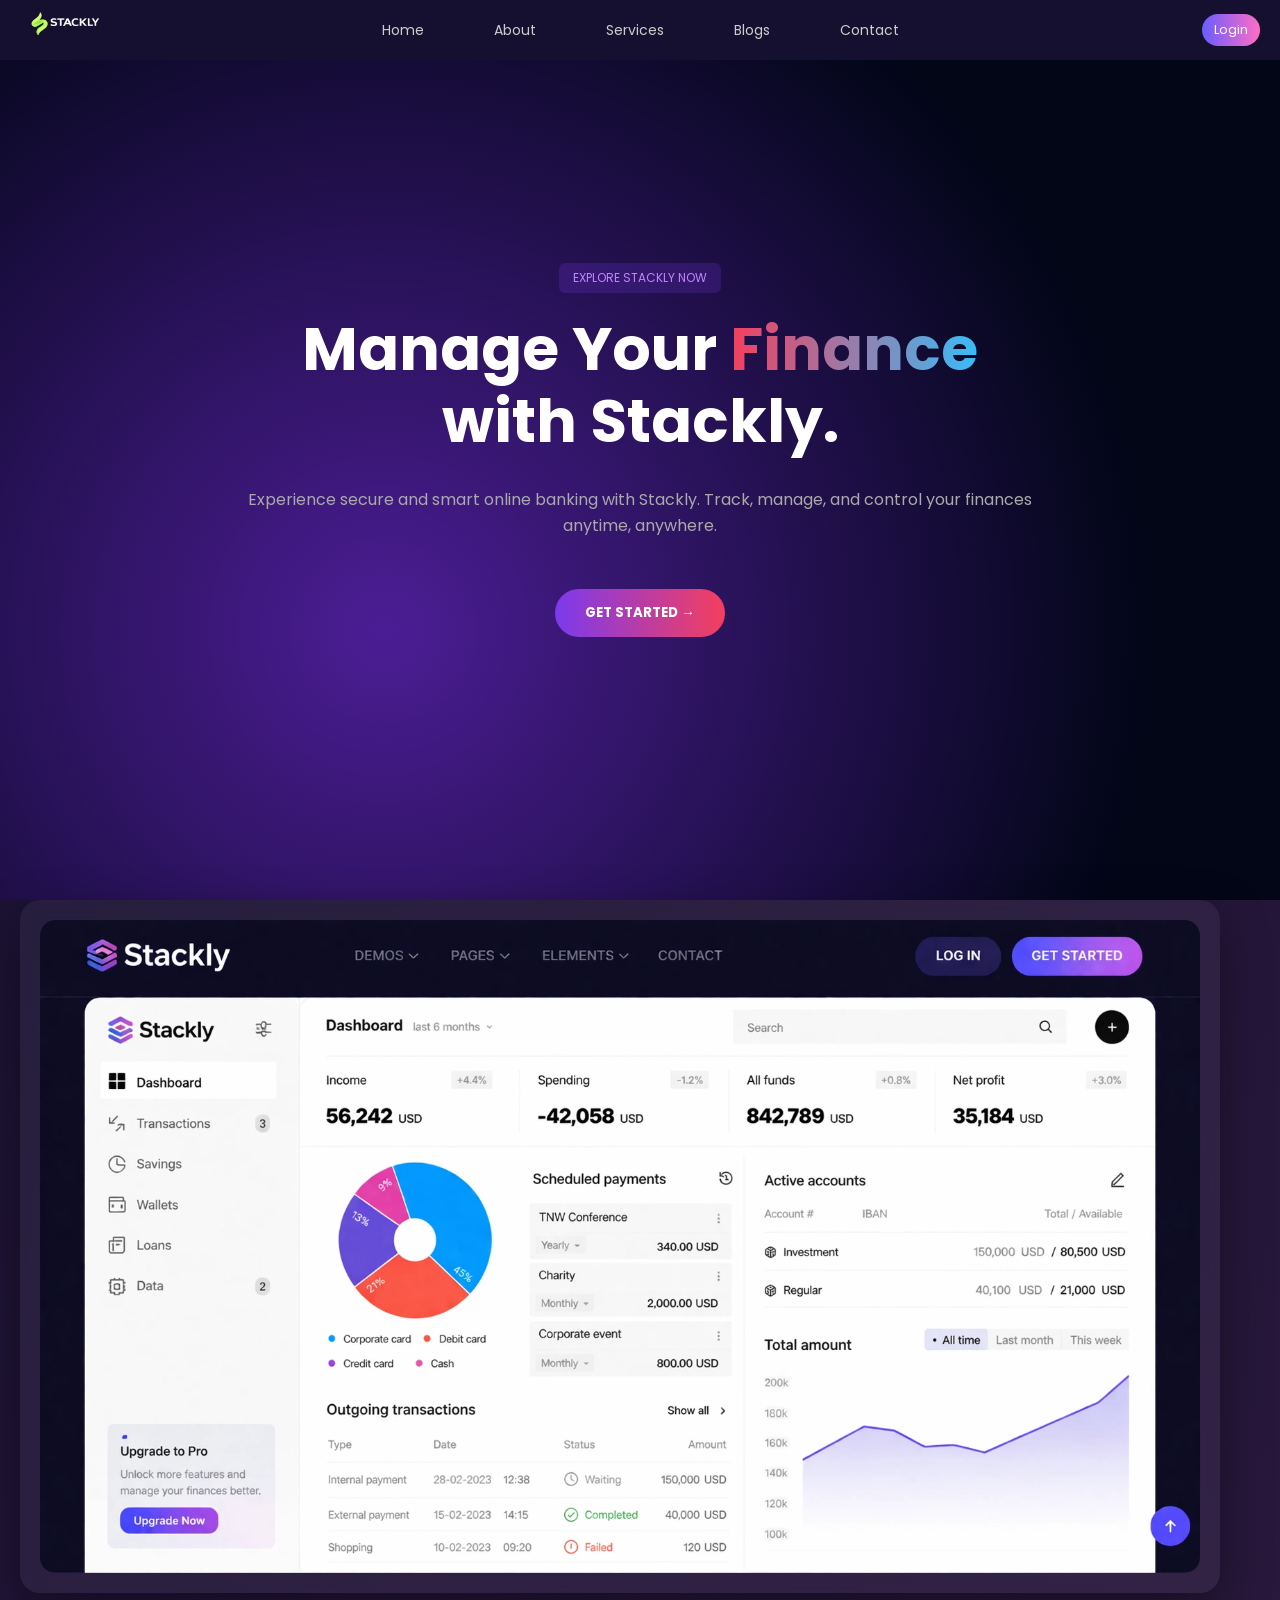
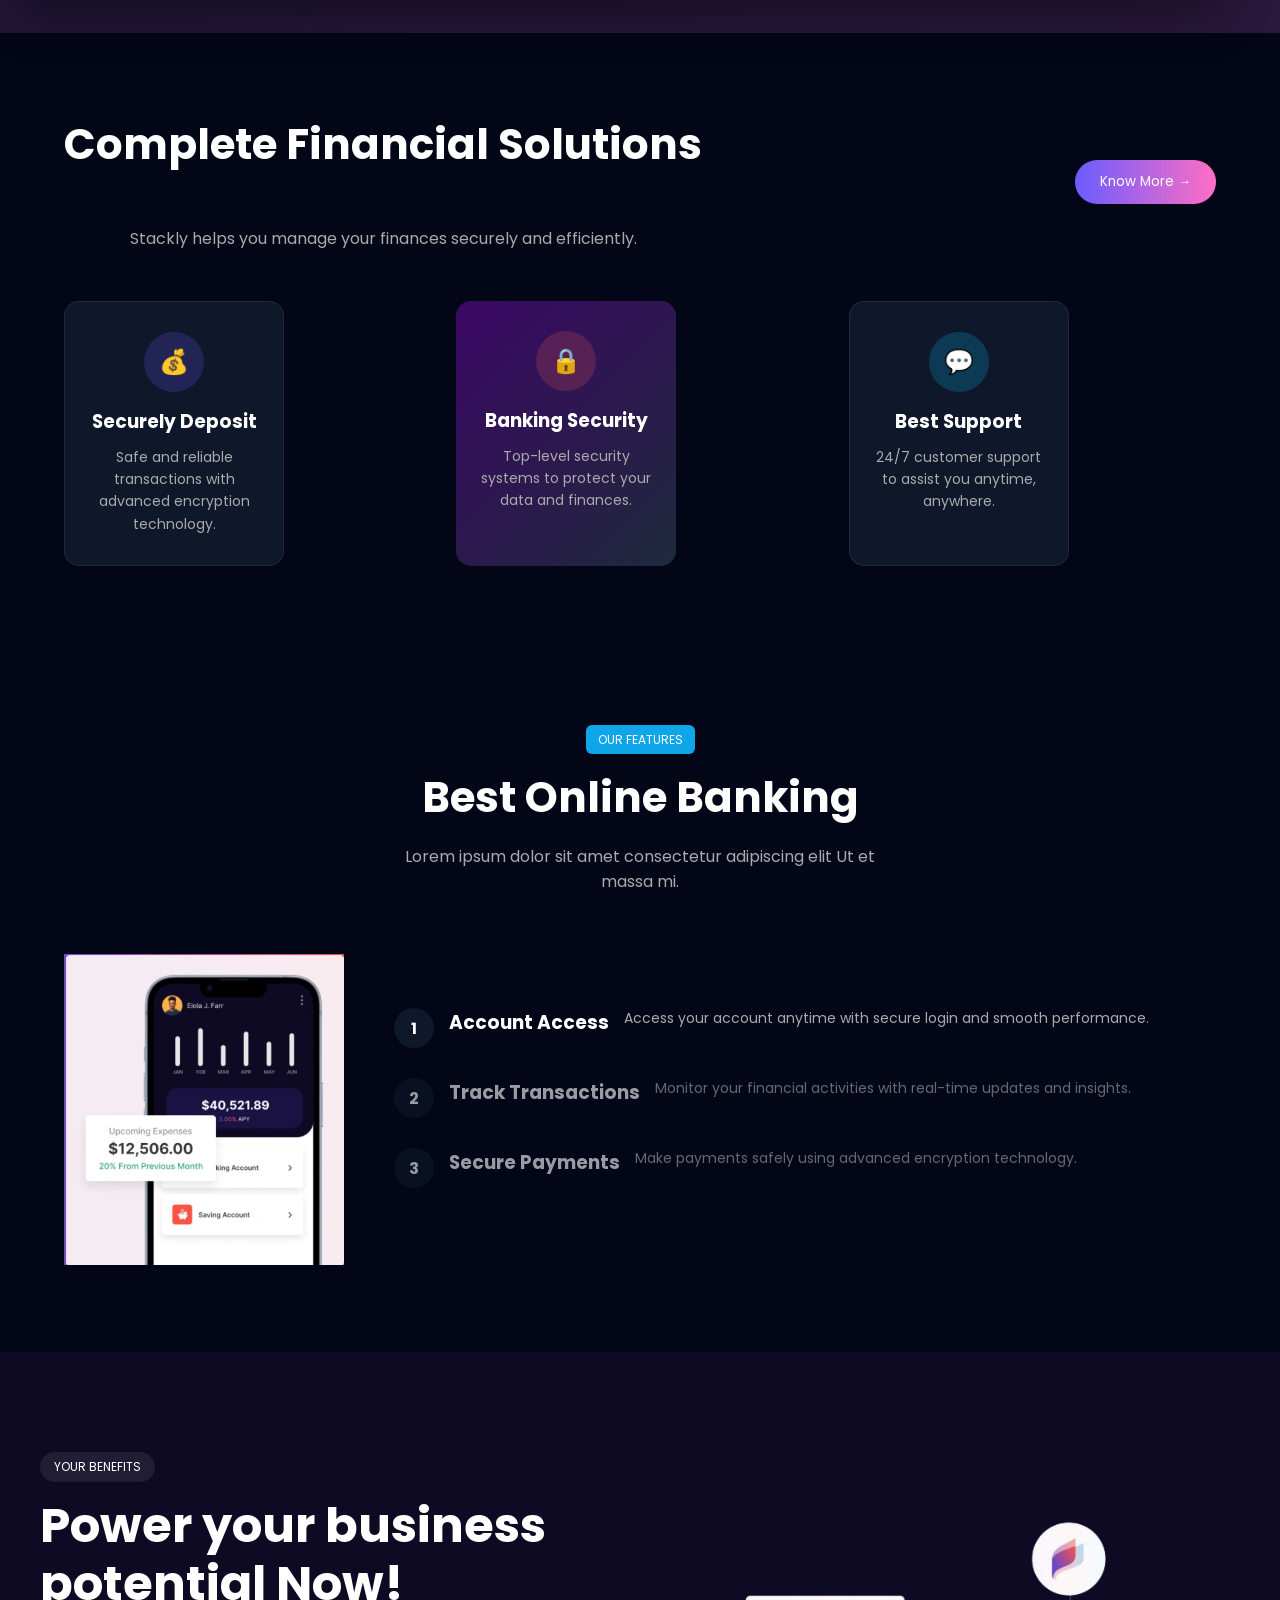
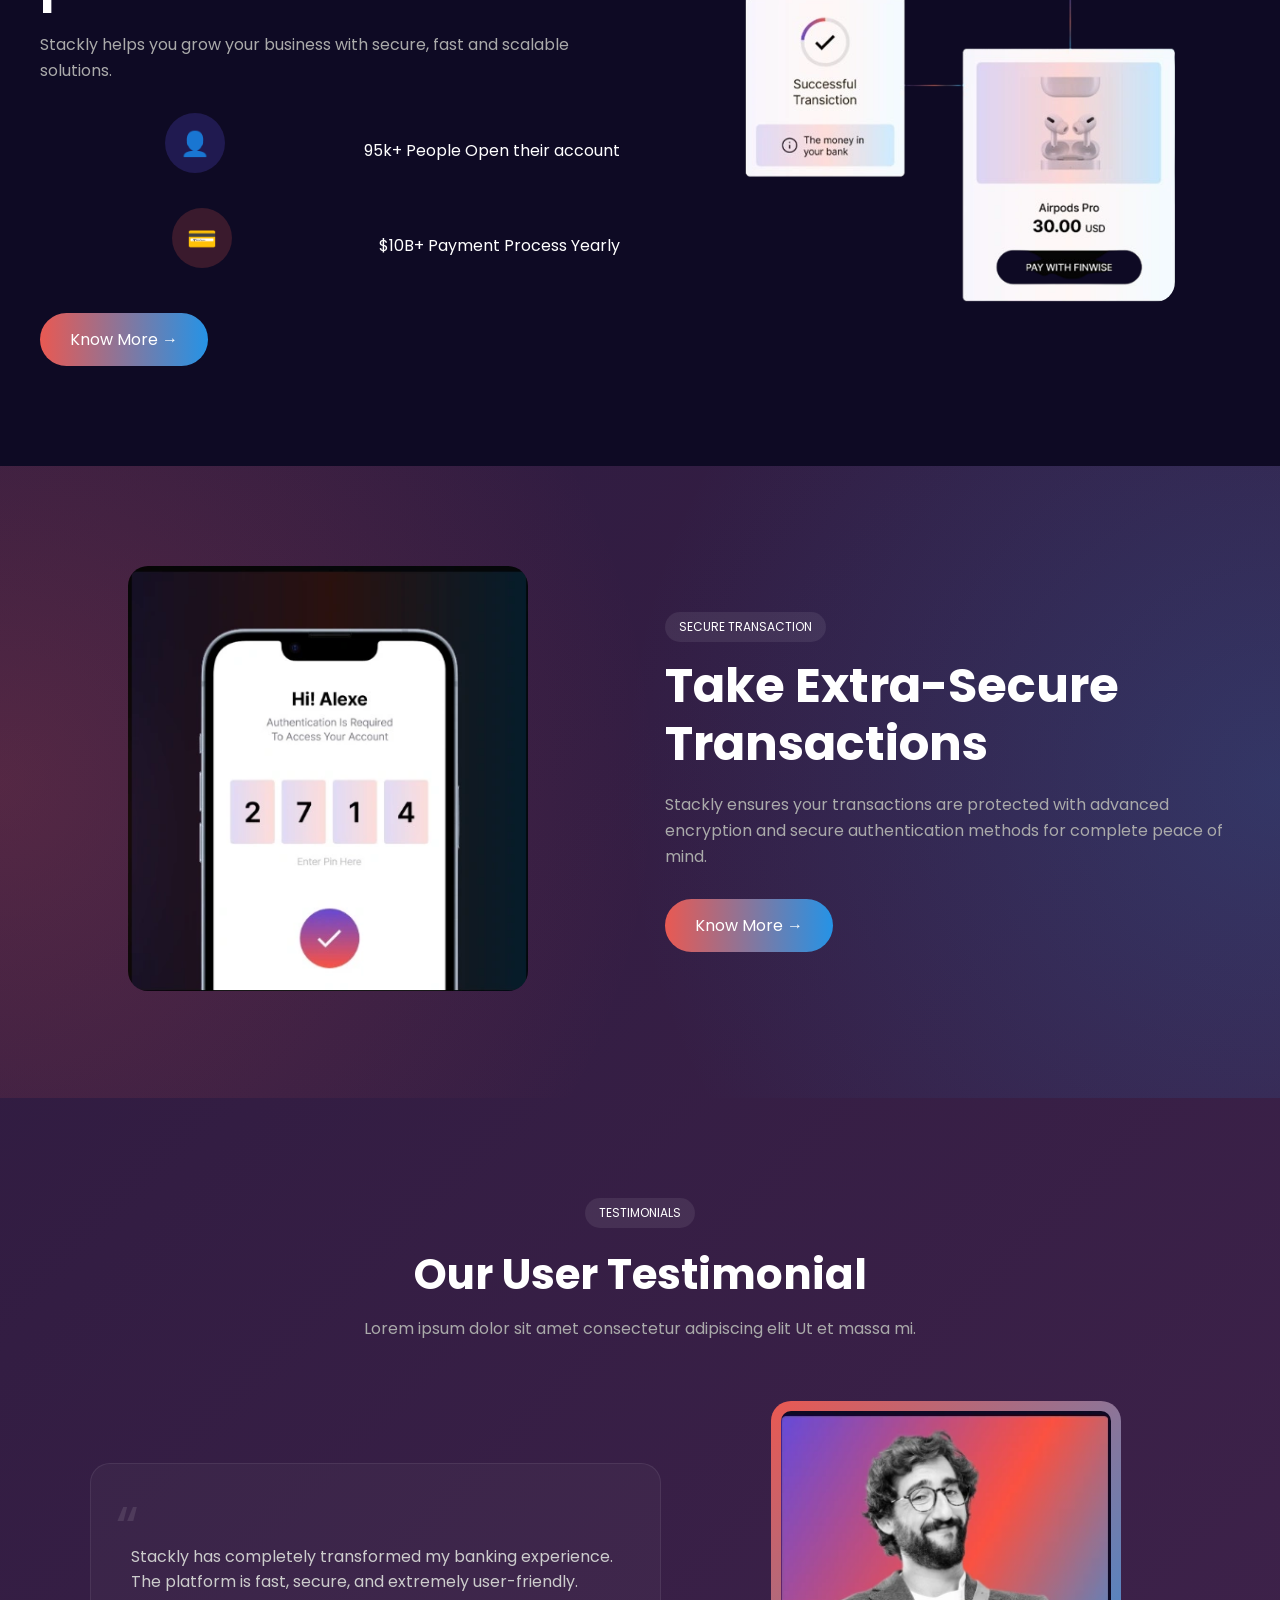
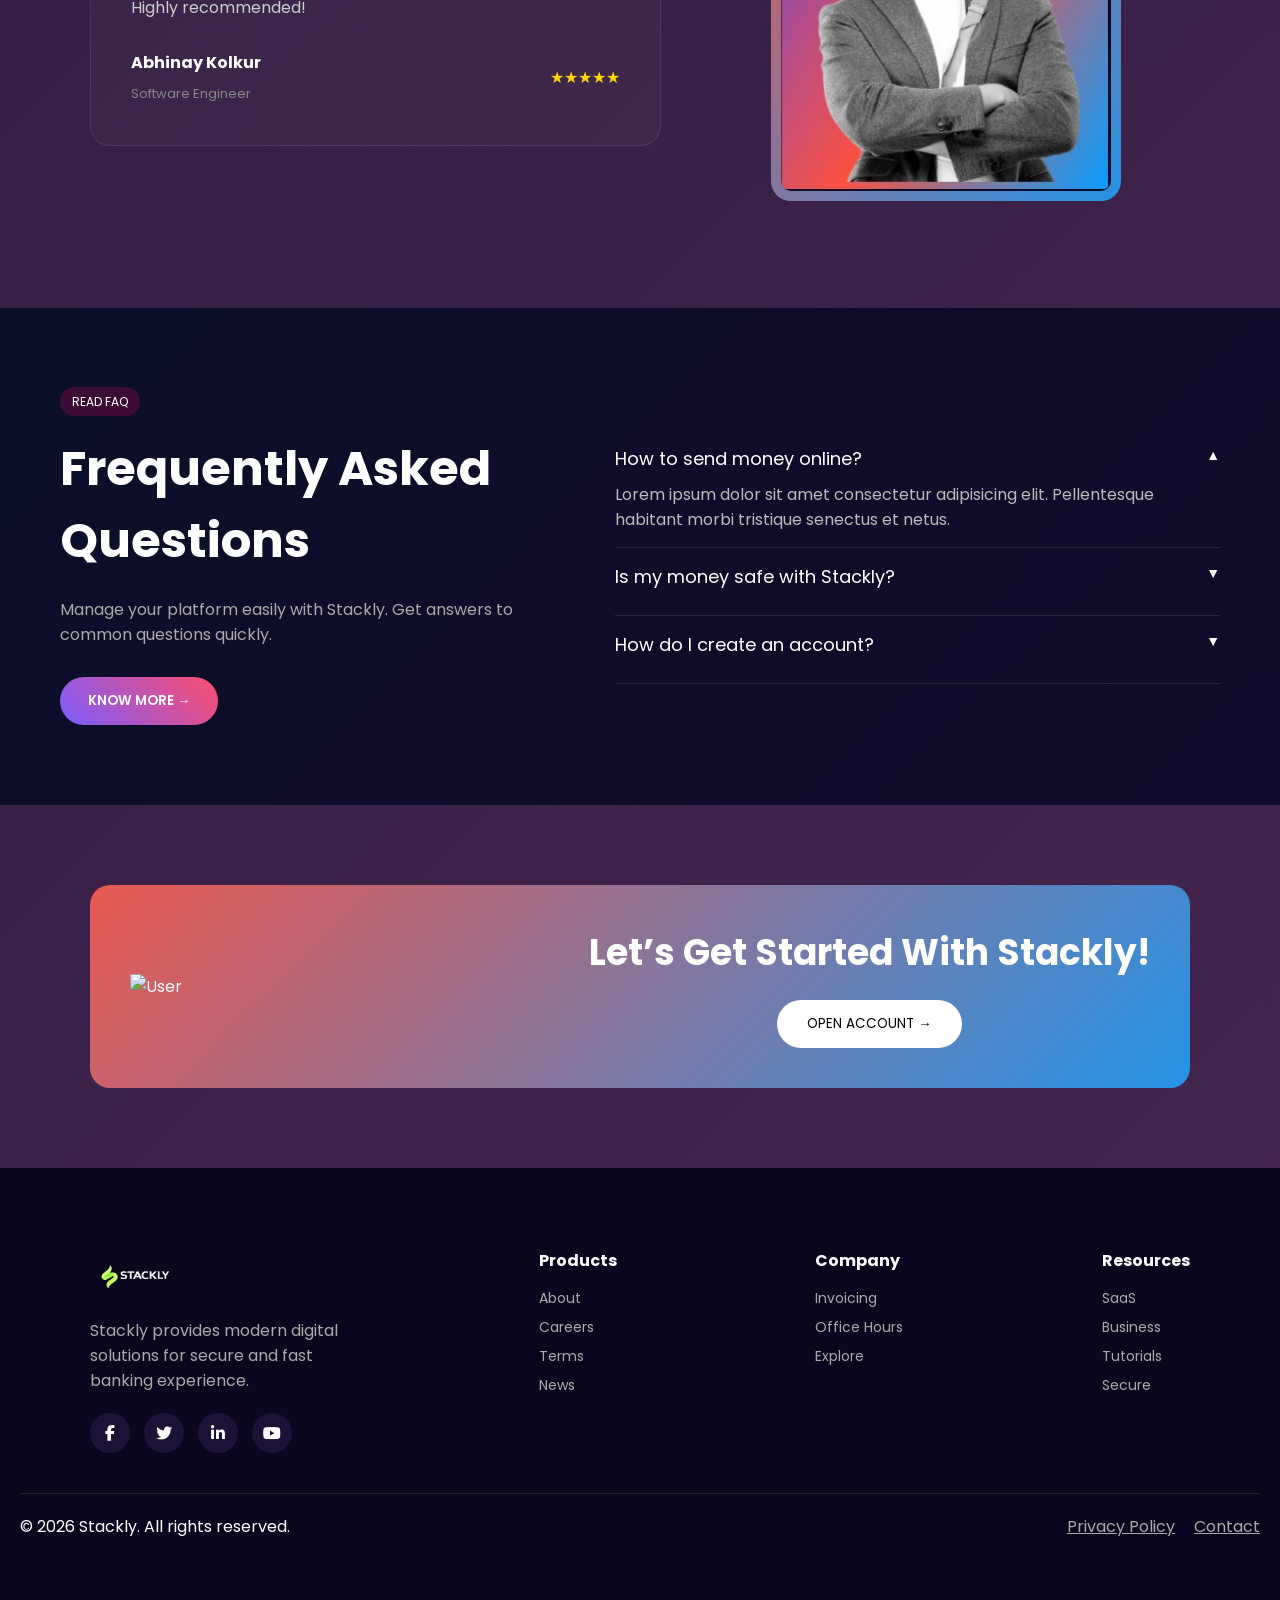
==== index.html @ c6922fe4 "new commit" ====
<!DOCTYPE html>
<html lang="en">
<head>
<meta charset="UTF-8">
<meta name="viewport" content="width=device-width, initial-scale=1.0">
<title>Stackly</title>

<link rel="stylesheet" href="style.css">
<link href="https://fonts.googleapis.com/css2?family=Poppins:wght@300;400;600&display=swap" rel="stylesheet">

<link rel="stylesheet" href="https://cdnjs.cloudflare.com/ajax/libs/font-awesome/6.5.0/css/all.min.css">
</head>

<body>

<!-- NAVBAR -->
<nav class="navbar">

  <!-- LEFT -->
 <div class="logo">
  <a href="index.html">
    <img src="images/loo.webp" alt="Stackly Logo">
  </a>
</div>

  <!-- CENTER NAV -->
  <div class="nav-center">
    <a href="index.html">Home</a>
    <a href="about.html">About</a>
    <a href="services.html">Services</a>
    <a href="blogs.html">Blogs</a>
    <a href="contact.html">Contact</a>
  </div>

  <!-- RIGHT -->
  <div class="nav-right">
 <button class="login-btn" onclick="window.location.href='login.html'">Login</button>
    <div class="hamburger" id="hamburger">☰</div>
  </div>

</nav>

<!-- MOBILE SIDE MENU -->
<div class="mobile-menu" id="mobileMenu">

  <div class="menu-header">
    <div class="logo">Stackly</div>
    <div class="close-btn" id="closeBtn">✕</div>
  </div>

  <div class="menu-links">
    <a href="index.html">Home</a>
    <a href="about.html">About</a>
    <a href="services.html">Services</a>
    <a href="blogs.html">Blogs</a>
    <a href="contact.html">Contact</a>
  </div>

  <div class="menu-buttons">
   <button class="login-btn" onclick="window.location.href='login.html'">Log In</button>
<button class="cta" onclick="window.location.href='404.html'">Get Started</button>
  </div>

</div>

<!-- OVERLAY -->
<div class="overlay" id="overlay"></div>



<section class="stackly-hero">

  <div class="stackly-content">

    <span class="stackly-badge">EXPLORE STACKLY NOW</span>

    <h1 class="stackly-title">
      Manage Your <span class="grad1">Finance</span><br>
      with Stackly.
    </h1>

    <p class="stackly-desc">
  <p class="stackly-desc">
  Experience secure and smart online banking with Stackly. 
  Track, manage, and control your finances anytime, anywhere.
</p>
    </p>

<button class="stackly-btn" onclick="window.location.href='404.html'">
  GET STARTED →
</button>

  </div>

</section>





<section class="dashboard-section">
  <div class="dashboard-container">

    <!-- IMAGE (you will replace src) -->
    <div class="dashboard-image scroll-animate">
      <img src="images/bigimage.webp" alt="Dashboard Preview">
    </div>

  </div>
</section>














<section class="features-section">

  <div class="features-header">
    <div>
      <h2>Complete Financial Solutions</h2>
      <p>Stackly helps you manage your finances securely and efficiently.</p>
    </div>

<button class="know-btn" onclick="window.location.href='404.html'">
  Know More →
</button>
  </div>

  <div class="features-grid">

    <div class="feature-card scroll-animate">
      <div class="icon purple">💰</div>
      <h3>Securely Deposit</h3>
      <p>Safe and reliable transactions with advanced encryption technology.</p>
    </div>

    <div class="feature-card active scroll-animate">
      <div class="icon red">🔒</div>
      <h3>Banking Security</h3>
      <p>Top-level security systems to protect your data and finances.</p>
    </div>

    <div class="feature-card scroll-animate">
      <div class="icon blue">💬</div>
      <h3>Best Support</h3>
      <p>24/7 customer support to assist you anytime, anywhere.</p>
    </div>

  </div>


</section>







<section class="finbank-section">

  <!-- HEADER -->
  <div class="finbank-header">
    <span class="finbank-tag">OUR FEATURES</span>
    <h2 class="finbank-title">Best Online Banking</h2>
    <p class="finbank-desc">
      Lorem ipsum dolor sit amet consectetur adipiscing elit Ut et massa mi.
    </p>
  </div>

  <!-- CARD -->
  <div class="finbank-box">

    <!-- LEFT IMAGE -->
    <div class="finbank-left">
      <img src="images/mobiel.webp" alt="Preview">
    </div>

    <!-- RIGHT CONTENT -->
    <div class="finbank-right">

      <div class="finbank-step active">
        <div class="finbank-circle">1</div>
        <h3>Account Access</h3>
        <p>Access your account anytime with secure login and smooth performance.</p>
      </div>

      <div class="finbank-step">
        <div class="finbank-circle">2</div>
        <h3>Track Transactions</h3>
        <p>Monitor your financial activities with real-time updates and insights.</p>
      </div>

      <div class="finbank-step">
        <div class="finbank-circle">3</div>
        <h3>Secure Payments</h3>
        <p>Make payments safely using advanced encryption technology.</p>
      </div>

    </div>

  </div>

</section>









<section class="business-section">

  <div class="business-container">

    <!-- LEFT CONTENT -->
    <div class="business-left scroll-animate">

      <span class="tag">YOUR BENEFITS</span>

      <h2>Power your business<br>potential Now!</h2>

      <p>
        Stackly helps you grow your business with secure, fast and scalable solutions.
      </p>

      <!-- FEATURES -->
      <div class="benefits">

        <div class="benefit-item">
          <div class="icon">👤</div>
          <span>95k+ People Open their account</span>
        </div>

        <div class="benefit-item">
          <div class="icon red">💳</div>
          <span>$10B+ Payment Process Yearly</span>
        </div>

      </div>

   <button class="cta" onclick="window.location.href='404.html'">
  Know More →
</button>
    </div>

    <!-- RIGHT IMAGE -->
    <div class="business-right scroll-animate">
      <img src="images/k.webp" alt="Preview">
    </div>

  </div>

</section>











<section class="secure-section">

  <div class="secure-container">

    <!-- LEFT IMAGE -->
    <div class="secure-image scroll-animate">
      <img src="images/mobile.webp" alt="Security Preview">
    </div>

    <!-- RIGHT CONTENT -->
    <div class="secure-content scroll-animate">

      <span class="tag">SECURE TRANSACTION</span>

      <h2>Take Extra-Secure<br>Transactions</h2>

      <p>
        Stackly ensures your transactions are protected with advanced encryption 
        and secure authentication methods for complete peace of mind.
      </p>

   <button class="cta" onclick="window.location.href='404.html'">
  Know More →
</button>
    </div>

  </div>

</section>
















<section class="testimonial-section">

  <!-- HEADER -->
  <div class="testimonial-header">
    <span class="tag">TESTIMONIALS</span>
    <h2>Our User Testimonial</h2>
    <p>Lorem ipsum dolor sit amet consectetur adipiscing elit Ut et massa mi.</p>
  </div>

  <!-- CONTENT -->
  <div class="testimonial-container">

    <!-- LEFT CARD -->
    <div class="testimonial-card scroll-animate">

      <div class="quote">“</div>

      <p class="testimonial-text">
        Stackly has completely transformed my banking experience. The platform is fast,
        secure, and extremely user-friendly. Highly recommended!
      </p>

      <div class="testimonial-user">
        <div>
          <h4>Abhinay Kolkur</h4>
          <span>Software Engineer</span>
        </div>

        <div class="stars">★★★★★</div>
      </div>

    </div>

    <!-- RIGHT IMAGE -->
    <div class="testimonial-image scroll-animate">
      <img src="images/boy.webp" alt="User">
    </div>

  </div>

</section>







<section class="faq-section">
  <div class="faq-container">

    <!-- LEFT SIDE -->
    <div class="faq-left">
      <span class="faq-tag">READ FAQ</span>
      <h2>Frequently Asked<br>Questions</h2>
      <p>
        Manage your platform easily with Stackly. 
        Get answers to common questions quickly.
      </p>

      <button class="faq-btn" onclick="window.location.href='404.html'">
  KNOW MORE →
</button>
    </div>

    <!-- RIGHT SIDE -->
    <div class="faq-right">

      <div class="faq-item active">
        <div class="faq-question">
          <span>How to send money online?</span>
          <i class="arrow">▲</i>
        </div>
        <div class="faq-answer">
          Lorem ipsum dolor sit amet consectetur adipisicing elit. 
          Pellentesque habitant morbi tristique senectus et netus.
        </div>
      </div>

      <div class="faq-item">
        <div class="faq-question">
          <span>Is my money safe with Stackly?</span>
          <i class="arrow">▼</i>
        </div>
        <div class="faq-answer">
          Your data is secured with modern encryption and banking-grade protection.
        </div>
      </div>

      <div class="faq-item">
        <div class="faq-question">
          <span>How do I create an account?</span>
          <i class="arrow">▼</i>
        </div>
        <div class="faq-answer">
          You can sign up easily using your email and verify your identity.
        </div>
      </div>

    </div>

  </div>
</section>


<script>
// SELECT ALL FAQ ITEMS
const faqs = document.querySelectorAll(".faq-item");

faqs.forEach((item) => {
  const question = item.querySelector(".faq-question");

  question.addEventListener("click", () => {

    // CLOSE OTHER OPEN ITEMS (optional)
    faqs.forEach(f => {
      if(f !== item){
        f.classList.remove("active");
      }
    });

    // TOGGLE CURRENT
    item.classList.toggle("active");

  });
});
  </script>














  <!-- CTA SECTION -->
<section class="cta-section">

  <div class="cta-box">

    <div class="cta-left">
      <img src="stackly-user.png" alt="User">
    </div>

    <div class="cta-right">
      <h2>Let’s Get Started With Stackly!</h2>
      <button onclick="openAccount()" class="cta-btn">OPEN ACCOUNT →</button>
    </div>

  </div>

</section>


<!-- FOOTER -->
<footer class="footer">

  <div class="footer-container">

    <!-- LEFT -->
    <div class="footer-about">
     <div class="logo">
  <a href="index.html">
    <img src="images/loo.webp" alt="Stackly Logo">
  </a>
</div>
      <p>
        Stackly provides modern digital solutions for secure and fast banking experience.
      </p>

      <!-- SOCIAL -->
      <div class="social-icons">
  <i class="fab fa-facebook-f" onclick="socialClick('facebook')"></i>
  <i class="fab fa-twitter" onclick="socialClick('twitter')"></i>
  <i class="fab fa-linkedin-in" onclick="socialClick('linkedin')"></i>
  <i class="fab fa-youtube" onclick="socialClick('youtube')"></i>
</div>

<script>
function socialClick(platform){
  window.location.href = "404.html";
}
</script>
    </div>

    <!-- LINKS -->
    <div class="footer-links">
      <h4>Products</h4>
      <a href="about.html">About</a>
      <a href="404.html">Careers</a>
      <a href="404.html">Terms</a>
      <a href="404.html">News</a>
    </div>

    <div class="footer-links">
      <h4>Company</h4>
      <a href="404.html">Invoicing</a>
      <a href="404.html">Office Hours</a>
      <a href="404.html">Explore</a>
    </div>

    <div class="footer-links">
      <h4>Resources</h4>
      <a href="404.html">SaaS</a>
      <a href="404.html">Business</a>
      <a href="404.html">Tutorials</a>
      <a href="404.html">Secure</a>
    </div>

  </div>

  <!-- BOTTOM -->
  <div class="footer-bottom">
    <p>© 2026 Stackly. All rights reserved.</p>
    <div>
      <a href="404.html">Privacy Policy</a>
      <a href="contact.html">Contact</a>
    </div>
  </div>

</footer>

<script>

function openAccount(){
  window.location.href = "404.html";
}


// SCROLL TO TOP BUTTON (if you have button)
function scrollToTop(){
  window.scrollTo({
    top:0,
    behavior:"smooth"
  });
}
</script>







<!-- FONT AWESOME -->

<script src="main.js"></script>

</body>
</html>
---- style.css ----
*{
  margin:0;
  padding:0;
  box-sizing:border-box;
  font-family:'Poppins',sans-serif;
}

body{
  background: linear-gradient(135deg, #161030, #472650);
  color:#fff;
}

/* ================= NAVBAR ================= */
.navbar{
  display:flex;
  align-items:center;
  justify-content:space-between;
  padding:18px 50px;
  position:fixed;
  width:100%;
  top:0;
  background:#161030;
  z-index:1000;
}

.logo{
  font-size:24px;
  font-weight:600;
}

/* CENTER NAV */
.nav-center{
  display:flex;
  gap:50px;
  position:absolute;
  left:50%;
  transform:translateX(-50%);
}

.nav-center a{
  text-decoration:none;
  color:#ccc;
  font-size:15px;
  transition:0.3s;
}

.nav-center a:hover{
  color:#ff6ec4;
}

/* RIGHT */
.nav-right{
  display:flex;
  align-items:center;
  gap:20px;
}

.login-btn{
  padding:10px 22px;
  border:none;
  border-radius:25px;
  background:linear-gradient(90deg,#6a5cff,#ff6ec4);
  color:white;
  cursor:pointer;
  font-size:14px;
  transition:0.3s;
}

.login-btn:hover{
  transform:scale(1.05);
}

/* HAMBURGER */
.hamburger{
  display:none;
  font-size:26px;
  cursor:pointer;
}

/* ================= HERO ================= */

/* DESKTOP CENTER */
.hero{
  min-height: 85vh;   /* reduce from 100vh */
  display:flex;
  justify-content:center;
  align-items:center;
  text-align:center;
  padding:80px 20px 40px;  /* less bottom gap */
}
.hero-content{
  max-width:700px;
  opacity:0;
  transform:translateY(60px);
  transition:1s;
}

.hero-content.show{
  opacity:1;
  transform:translateY(0);
}

/* BIG TEXT */
.hero h1{
  font-size:64px;
  line-height:1.2;
  margin-bottom:25px;
}

/* GRADIENT TEXT */
.hero span{
  background:linear-gradient(90deg,#ff6ec4,#6a5cff);
  -webkit-background-clip:text;
  color:transparent;
}

/* PARAGRAPH */
.hero p{
  font-size:18px;
  color:#bbb;
  margin-bottom:40px;
  line-height:1.6;
}

/* BUTTON */
.cta{
  padding:16px 35px;
  border:none;
  border-radius:30px;
  background:linear-gradient(90deg,#6a5cff,#ff6ec4);
  color:#fff;
  font-size:16px;
  cursor:pointer;
  transition:0.3s;
}

.cta:hover{
  transform:scale(1.05);
}

/* ================= MOBILE MENU ================= */
.mobile-menu{
  position:fixed;
  top:0;
  right:-100%;
  width:280px;
  height:100%;
  background:#161030;
  padding:20px;
  transition:0.4s;
  z-index:2000;
}

.mobile-menu.active{
  right:0;
}

.menu-header{
  display:flex;
  justify-content:space-between;
  align-items:center;
  margin-bottom:30px;
}

.close-btn{
  font-size:24px;
  cursor:pointer;
}

.menu-links{
  display:flex;
  flex-direction:column;
  gap:20px;
}

.menu-links a{
  color:#ccc;
  text-decoration:none;
  font-size:16px;
}

.menu-buttons{
  margin-top:40px;
  display:flex;
  flex-direction:column;
  gap:15px;
}

/* OVERLAY */
.overlay{
  position:fixed;
  top:0;
  left:0;
  width:100%;
  height:100%;
  background:rgba(0,0,0,0.5);
  display:none;
  z-index:1500;
}

.overlay.active{
  display:block;
}

/* ================= MOBILE ================= */
@media(max-width:768px){

  .nav-center{
    display:none;
  }

  .hamburger{
    display:block;
  }

  /* HERO LEFT ALIGN ONLY IN MOBILE */
  .hero{
    justify-content:flex-start;
    align-items:flex-start;
    text-align:left;
    padding:120px 20px 40px;
  }

  .hero-content{
    max-width:100%;
  }

  .hero h1{
    font-size:32px;
  }

  .hero p{
    font-size:14px;
  }

  .cta{
    width:100%;
    padding:14px;
  }
}







.dashboard-section{
  padding:40px 20px;   /* reduce from 100px */
  margin-top:-40px;    /* pull section up */
}

/* CONTAINER */
.dashboard-container{
  width:100%;
  max-width:1200px;
  background:rgba(255,255,255,0.05);
  border-radius:20px;
  padding:20px;
  backdrop-filter:blur(10px);
  box-shadow:0 20px 50px rgba(0,0,0,0.4);
  overflow:hidden;
}

/* IMAGE */
.dashboard-image{
  width:100%;
  border-radius:15px;
  overflow:hidden;
}

.dashboard-image img{
  width:100%;
  display:block;
  border-radius:15px;
  transition:0.4s;
}

/* HOVER EFFECT */
.dashboard-image img:hover{
  transform:scale(1.02);
}

/* ================= SCROLL ANIMATION ================= */
.scroll-animate{
  opacity:0;
  transform:translateY(60px) scale(0.95);
  transition:all 0.8s ease;
}

.scroll-animate.show{
  opacity:1;
  transform:translateY(0) scale(1);
}

/* ================= MOBILE ================= */
@media(max-width:768px){

  .dashboard-section{
    padding:60px 15px;
  }

  .dashboard-container{
    padding:10px;
    border-radius:15px;
  }

  .dashboard-image img{
    border-radius:10px;
  }

}






@media(max-width:768px){

  .hero{
    min-height:auto;   /* remove big height */
    padding:100px 20px 20px;
  }

  .dashboard-section{
    padding:30px 15px;
    margin-top:-20px;
  }

}









/* ================= FEATURES ================= */
.features-section{
  padding:80px 40px;
  background-color: #0e0a24;
}

/* HEADER */
.features-header{
  display:flex;
  justify-content:space-between;
  align-items:center;
  margin-bottom:50px;
}

.features-header h2{
  font-size:40px;
  margin-bottom:10px;
}

.features-header p{
  color:#aaa;
}

/* BUTTON */
.know-btn{
  padding:12px 25px;
  border:none;
  border-radius:25px;
  background:linear-gradient(90deg,#6a5cff,#ff6ec4);
  color:#fff;
  cursor:pointer;
}

/* GRID */
.features-grid{
  display:grid;
  grid-template-columns:repeat(3,1fr);
  gap:25px;
}

/* CARD */
.feature-card{
  padding:40px 25px;
  border-radius:20px;
  background:rgba(255,255,255,0.03);
  border:1px solid rgba(255,255,255,0.08);
  text-align:center;
  transition:0.4s;
  position:relative;
}

/* ACTIVE CARD */
.feature-card.active{
  background:linear-gradient(135deg, rgba(255,94,98,0.2), rgba(106,92,255,0.2));
  border:none;
}

/* HOVER */
.feature-card:hover{
  transform:translateY(-10px);
}

/* ICON */
.icon{
  width:70px;
  height:70px;
  margin:0 auto 20px;
  border-radius:50%;
  display:flex;
  align-items:center;
  justify-content:center;
  font-size:28px;
}

/* ICON COLORS */
.icon.purple{
  background:rgba(106,92,255,0.2);
}

.icon.red{
  background:rgba(255,94,98,0.2);
}

.icon.blue{
  background:rgba(0,200,255,0.2);
}

/* TEXT */
.feature-card h3{
  margin-bottom:15px;
}

.feature-card p{
  color:#aaa;
  font-size:14px;
  line-height:1.6;
}

/* ================= SCROLL ANIMATION ================= */
.scroll-animate{
  opacity:0;
  transform:translateY(50px);
  transition:0.8s;
}

.scroll-animate.show{
  opacity:1;
  transform:translateY(0);
}

/* ================= MOBILE ================= */
@media(max-width:768px){

  .features-section{
    padding:60px 20px;
  }

  .features-header{
    flex-direction:column;
    align-items:flex-start;
    gap:20px;
  }

  .features-header h2{
    font-size:26px;
  }

  .features-grid{
    grid-template-columns:1fr;
  }

  .feature-card{
    text-align:left;
  }

}














/* ================= SECTION ================= */
.banking-section{
  padding:100px 20px;
  text-align:center;
}

/* HEADER */
.banking-header{
  max-width:700px;
  margin:0 auto 60px;
}

.tag{
  display:inline-block;
  padding:6px 14px;
  background:rgba(255,255,255,0.08);
  border-radius:20px;
  font-size:12px;
  margin-bottom:15px;
}

.banking-header h2{
  font-size:44px;
  margin-bottom:15px;
}

.banking-header p{
  color:#aaa;
}

/* CARD */
.banking-card{
  max-width:1100px;
  margin:auto;
  display:flex;
  align-items:center;
  gap:40px;
  padding:50px;
  border-radius:25px;

  background:linear-gradient(135deg,#ff5e62,#6a5cff,#00c6ff);
}

/* IMAGE */
.banking-image{
  flex:1;
}

.banking-image img{
  width:100%;
  border-radius:15px;
  display:block;
}

/* CONTENT */
.banking-content{
  flex:1;
  text-align:left;
}

/* STEP */
.step{
  margin-bottom:35px;
}

/* ACTIVE STEP */
.step.active h3{
  color:#fff;
}

/* NUMBER */
.circle{
  width:55px;
  height:55px;
  border-radius:50%;
  background:#fff;
  color:#000;
  display:flex;
  align-items:center;
  justify-content:center;
  font-weight:bold;
  font-size:18px;
  margin-bottom:12px;
}

/* TEXT */
.step h3{
  margin-bottom:8px;
  font-size:20px;
}

.step p{
  color:#eee;
  font-size:14px;
  line-height:1.6;
}

/* ================= SCROLL ANIMATION ================= */
.scroll-animate{
  opacity:0;
  transform:translateY(60px);
  transition:0.8s ease;
}

.scroll-animate.show{
  opacity:1;
  transform:translateY(0);
}

/* ================= MOBILE ================= */
@media(max-width:768px){

  .banking-section{
    padding:60px 20px;
  }

  .banking-header h2{
    font-size:28px;
  }

  .banking-card{
    flex-direction:column;
    padding:25px;
  }

  .banking-image{
    margin-bottom:20px;
  }

  .banking-content{
    text-align:left;
  }

}











/* ================= BUSINESS SECTION ================= */
.business-section{
  padding:100px 20px;
  background-color: #0e0a24;
}

/* CONTAINER */
.business-container{
  max-width:1200px;
  margin:auto;
  display:flex;
  align-items:center;
  justify-content:space-between;
  gap:40px;
}

/* LEFT */
.business-left{
  flex:1;
}

/* TAG */
.tag{
  display:inline-block;
  padding:6px 14px;
  background:rgba(255,255,255,0.08);
  border-radius:20px;
  font-size:12px;
  margin-bottom:20px;
}

/* TITLE */
.business-left h2{
  font-size:48px;
  margin-bottom:20px;
  line-height:1.2;
}

/* TEXT */
.business-left p{
  color:#aaa;
  margin-bottom:30px;
  line-height:1.6;
}

/* BENEFITS */
.benefits{
  margin-bottom:30px;
}

.benefit-item{
  display:flex;
  align-items:center;
  gap:15px;
  margin-bottom:20px;
}

/* ICON */
.icon{
  width:45px;
  height:45px;
  border-radius:50%;
  background:rgba(106,92,255,0.2);
  display:flex;
  align-items:center;
  justify-content:center;
}

.icon.red{
  background:rgba(233,89,82,0.2);
}

/* BUTTON */
.cta{
  padding:14px 30px;
  border:none;
  border-radius:30px;
  background:linear-gradient(90deg,#e95952,#2593e6);
  color:#fff;
  cursor:pointer;
}

/* RIGHT */
.business-right{
  flex:1;
  text-align:center;
}

.business-right img{
  width:100%;
  max-width:450px;
  border-radius:20px;
}

/* ================= SCROLL ANIMATION ================= */
.scroll-animate{
  opacity:0;
  transform:translateY(60px);
  transition:0.8s ease;
}

.scroll-animate.show{
  opacity:1;
  transform:translateY(0);
}

/* ================= MOBILE ================= */
@media(max-width:768px){

  .business-container{
    flex-direction:column;
  }

  .business-left h2{
    font-size:28px;
  }

  .business-right img{
    margin-top:20px;
  }

}









/* ================= SECURE SECTION ================= */
.secure-section{
  padding:100px 20px;
  background: radial-gradient(circle at left, rgba(233,89,82,0.2), transparent 50%),
              radial-gradient(circle at right, rgba(37,147,230,0.2), transparent 50%);
}

/* CONTAINER */
.secure-container{
  max-width:1200px;
  margin:auto;
  display:flex;
  align-items:center;
  gap:50px;
}

/* IMAGE */
.secure-image{
  flex:1;
  text-align:center;
}

.secure-image img{
  width:100%;
  max-width:400px;
  border-radius:20px;
}

/* CONTENT */
.secure-content{
  flex:1;
}

/* TAG */
.tag{
  display:inline-block;
  padding:6px 14px;
  background:rgba(255,255,255,0.08);
  border-radius:20px;
  font-size:12px;
  margin-bottom:15px;
}

/* TITLE */
.secure-content h2{
  font-size:48px;
  margin-bottom:20px;
  line-height:1.2;
}

/* TEXT */
.secure-content p{
  color:#aaa;
  margin-bottom:30px;
  line-height:1.6;
}

/* BUTTON */
.cta{
  padding:14px 30px;
  border:none;
  border-radius:30px;
  background:linear-gradient(90deg,#e95952,#2593e6);
  color:#fff;
  cursor:pointer;
  transition:0.3s;
}

.cta:hover{
  transform:scale(1.05);
}

/* ================= SCROLL ANIMATION ================= */
.scroll-animate{
  opacity:0;
  transform:translateY(60px);
  transition:0.8s ease;
}

.scroll-animate.show{
  opacity:1;
  transform:translateY(0);
}

/* ================= MOBILE ================= */
@media(max-width:768px){

  .secure-container{
    flex-direction:column;
  }

  .secure-content h2{
    font-size:28px;
  }

  .secure-image img{
    margin-bottom:20px;
  }

}















/* ================= TESTIMONIAL ================= */
.testimonial-section{
  padding:100px 20px;
  text-align:center;
}

/* HEADER */
.testimonial-header{
  max-width:700px;
  margin:0 auto 60px;
}

.tag{
  display:inline-block;
  padding:6px 14px;
  background:rgba(255,255,255,0.08);
  border-radius:20px;
  font-size:12px;
  margin-bottom:15px;
}

.testimonial-header h2{
  font-size:42px;
  margin-bottom:10px;
}

.testimonial-header p{
  color:#aaa;
}

/* CONTAINER */
.testimonial-container{
  max-width:1100px;
  margin:auto;
  display:flex;
  align-items:center;
  gap:40px;
}

/* CARD */
.testimonial-card{
  flex:1;
  padding:40px;
  border-radius:20px;
  background:rgba(255,255,255,0.03);
  border:1px solid rgba(255,255,255,0.08);
  text-align:left;
  position:relative;
}

/* QUOTE */
.quote{
  font-size:60px;
  color:rgba(255,255,255,0.1);
  position:absolute;
  top:20px;
  left:25px;
}

/* TEXT */
.testimonial-text{
  margin:40px 0 30px;
  color:#ccc;
  line-height:1.6;
}

/* USER */
.testimonial-user{
  display:flex;
  justify-content:space-between;
  align-items:center;
}

.testimonial-user h4{
  margin-bottom:5px;
}

.testimonial-user span{
  color:#888;
  font-size:13px;
}

/* STARS */
.stars{
  color:gold;
  font-size:16px;
}

/* IMAGE */
.testimonial-image{
  flex:1;
}

.testimonial-image img{
  width:100%;
  max-width:350px;
  border-radius:20px;
  background:linear-gradient(135deg,#e95952,#2593e6);
  padding:10px;
}

/* ================= SCROLL ANIMATION ================= */
.scroll-animate{
  opacity:0;
  transform:translateY(60px);
  transition:0.8s ease;
}

.scroll-animate.show{
  opacity:1;
  transform:translateY(0);
}

/* ================= MOBILE ================= */
@media(max-width:768px){

  .testimonial-container{
    flex-direction:column;
  }

  .testimonial-header h2{
    font-size:28px;
  }

  .testimonial-card{
    padding:25px;
  }

  .testimonial-image img{
    margin-top:20px;
  }

}









/* SECTION */
.faq-section {
  padding: 80px 60px;
  background: linear-gradient(135deg, #0b0f2a, #120a2a);
}

/* CONTAINER */
.faq-container {
  display: flex;
  gap: 50px;
  align-items: center;
}

/* LEFT SIDE */
.faq-left {
  flex: 1;
}

.faq-tag {
  background: rgba(255, 0, 100, 0.2);
  padding: 6px 12px;
  border-radius: 20px;
  font-size: 12px;
}

.faq-left h2 {
  font-size: 48px;
  margin: 20px 0;
}

.faq-left p {
  color: #aaa;
  margin-bottom: 30px;
}

.faq-btn {
  background: linear-gradient(45deg, #7a5cff, #ff4d6d);
  border: none;
  padding: 14px 28px;
  border-radius: 30px;
  color: white;
  cursor: pointer;
  font-weight: 600;
}

/* RIGHT SIDE */
.faq-right {
  flex: 1.2;
}

/* FAQ ITEM */
.faq-item {
  border-bottom: 1px solid rgba(255,255,255,0.1);
  padding: 15px 0;
}

/* QUESTION */
.faq-question {
  display: flex;
  justify-content: space-between;
  cursor: pointer;
  font-size: 18px;
}

/* ANSWER */
.faq-answer {
  max-height: 0;
  overflow: hidden;
  color: #bbb;
  transition: 0.3s ease;
  margin-top: 10px;
}

/* ACTIVE */
.faq-item.active .faq-answer {
  max-height: 200px;
}

/* ARROW */
.arrow {
  font-size: 14px;
}

/* RESPONSIVE */
@media (max-width: 900px) {
  .faq-container {
    flex-direction: column;
  }

  .faq-left h2 {
    font-size: 32px;
  }
}








.faq-answer{
  max-height:0;
  overflow:hidden;
  transition:0.4s ease;
}

.faq-item.active .faq-answer{
  max-height:200px; /* adjust based on content */
}






















/* ================= CTA ================= */
.cta-section{
  padding:80px 20px;
  display:flex;
  justify-content:center;
}

.cta-box{
  width:100%;
  max-width:1100px;
  display:flex;
  align-items:center;
  justify-content:space-between;
  padding:40px;
  border-radius:20px;
  background:linear-gradient(135deg,#e95952,#2593e6);
}

/* LEFT IMAGE */
.cta-left img{
  max-width:250px;
}

/* RIGHT */
.cta-right{
  text-align:center;
}

.cta-right h2{
  font-size:36px;
  margin-bottom:20px;
}

.cta-btn{
  padding:14px 30px;
  border:none;
  border-radius:30px;
  background:#fff;
  color:#000;
  cursor:pointer;
}

/* ================= FOOTER ================= */
.footer{
  padding:80px 20px;
  background:#0b0620;
}

.footer-container{
  max-width:1100px;
  margin:auto;
  display:flex;
  justify-content:space-between;
  gap:30px;
  flex-wrap:wrap;
}

/* ABOUT */
.footer-about{
  max-width:250px;
}

.logo{
  font-size:22px;
  margin-bottom:10px;
}

.footer-about p{
  color:#aaa;
  margin-bottom:20px;
}

/* SOCIAL */
.social-icons i{
  width:40px;
  height:40px;
  margin-right:10px;
  border-radius:50%;
  background:#1c1235;
  display:inline-flex;
  align-items:center;
  justify-content:center;
  cursor:pointer;
  transition:0.3s;
}

.social-icons i:hover{
  background:linear-gradient(135deg,#e95952,#2593e6);
}

/* LINKS */
.footer-links{
  display:flex;
  flex-direction:column;
}

.footer-links h4{
  margin-bottom:15px;
}

.footer-links a{
  color:#aaa;
  text-decoration:none;
  margin-bottom:8px;
  font-size:14px;
}

.footer-links a:hover{
  color:#fff;
}

/* BOTTOM */
.footer-bottom{
  margin-top:40px;
  padding-top:20px;
  border-top:1px solid rgba(255,255,255,0.1);
  display:flex;
  justify-content:space-between;
  flex-wrap:wrap;
}

.footer-bottom a{
  margin-left:15px;
  color:#aaa;
}

/* ================= MOBILE ================= */
@media(max-width:768px){

  .cta-box{
    flex-direction:column;
    text-align:center;
    gap:20px;
  }

  .cta-left img{
    max-width:180px;
  }

  .cta-right h2{
    font-size:24px;
  }

  .footer-container{
    flex-direction:column;
  }

  .footer-bottom{
    flex-direction:column;
    gap:10px;
  }
}














/* MAIN SECTION */
.stackly-hero {
  height: 100vh;
  display: flex;
  align-items: center;
  padding: 120px 80px;
  background: linear-gradient(135deg, #0a0620, #140c3a);
}

/* CONTENT */
.stackly-hero-content {
  max-width: 700px;
}

/* TAG */
.stackly-tag {
  display: inline-block;
  background: #0f2a5a;
  color: #4db8ff;
  padding: 6px 14px;
  border-radius: 6px;
  font-size: 14px;
  margin-bottom: 20px;
}

/* TITLE */
.stackly-title {
  font-size: 58px;
  color: #ffffff;
  line-height: 1.2;
  margin-bottom: 20px;
}

/* GRADIENT */
.stackly-gradient {
  background: linear-gradient(90deg, #7b5cff, #ff5c7b);
  -webkit-background-clip: text;
  -webkit-text-fill-color: transparent;
}

/* BUTTON */
.stackly-btn {
  padding: 12px 25px;
  border: none;
  border-radius: 25px;
  background: linear-gradient(90deg, #7b5cff, #ff5c7b);
  color: #fff;
  cursor: pointer;
}

/* 📱 MOBILE */
@media (max-width: 768px) {

  .stackly-hero {
    padding: 100px 20px;
    text-align: center;
    justify-content: center;
  }

  .stackly-title {
    font-size: 32px;
  }

  .stackly-btn {
    width: 100%;
  }
}








@media (max-width: 768px) {

  .stackly-hero {
    padding: 100px 20px;
    justify-content: flex-start;   /* 🔥 LEFT */
    align-items: flex-start;       /* 🔥 TOP */
    text-align: left;              /* 🔥 TEXT LEFT */
  }

  .stackly-hero-content {
    width: 100%;
  }

  .stackly-title {
    font-size: 32px;
    line-height: 1.3;
  }

  .stackly-btn {
    width: auto;   /* button not full width */
  }
}










.stackly-mission {
  display: flex;
  align-items: center;
  justify-content: space-between;
  padding: 100px 80px;
  background: linear-gradient(135deg, #0a0620, #051c2c);
  color: #fff;
}

/* LEFT IMAGE */
.stackly-mission-left img {
  width: 450px;
  border-radius: 12px;
}

/* RIGHT */
.stackly-mission-right {
  max-width: 500px;
}

/* BADGE */
.stackly-badge {
  display: inline-block;
  background: #0f2a5a;
  color: #4db8ff;
  padding: 6px 14px;
  border-radius: 6px;
  font-size: 13px;
  margin-bottom: 20px;
}

/* HEADING */
.stackly-heading {
  font-size: 42px;
  margin-bottom: 20px;
}

/* TEXT */
.stackly-text {
  color: #cfcfcf;
  line-height: 1.6;
  margin-bottom: 15px;
}

/* BUTTON */
.stackly-btn {
  margin-top: 20px;
  padding: 12px 25px;
  border: none;
  border-radius: 25px;
  background: linear-gradient(90deg, #7b5cff, #ff5c7b);
  color: #fff;
  cursor: pointer;
}




.stackly-stats {
  padding: 100px 60px;
  background: linear-gradient(135deg, #0a0620, #051c2c);
  color: #fff;
  text-align: center;
}

/* TITLE */
.stackly-stats-title {
  font-size: 32px;
  margin-bottom: 60px;
}

.stackly-stats-title span {
  color: #aaa;
}

/* CONTAINER */
.stackly-stats-container {
  display: flex;
  justify-content: space-between;
  flex-wrap: wrap;
  gap: 30px;
}

/* BOX */
.stackly-stat-box {
  flex: 1;
  min-width: 200px;
}

/* CIRCLE */
.stackly-circle {
  width: 150px;
  height: 150px;
  margin: auto;
  border-radius: 50%;
  border: 1px dashed rgba(255,255,255,0.2);
  display: flex;
  align-items: center;
  justify-content: center;
  font-size: 32px;
  margin-bottom: 20px;
}

/* COLORS */
.stackly-stat-box:nth-child(1) h3 { color: #3da5ff; }
.stackly-stat-box:nth-child(2) h3 { color: #ff5c5c; }
.stackly-stat-box:nth-child(3) h3 { color: #7b5cff; }
.stackly-stat-box:nth-child(4) h3 { color: #ff5cb8; }

/* TEXT */
.stackly-stat-box p {
  color: #aaa;
}




@media (max-width: 768px) {

  .stackly-mission {
    flex-direction: column;
    padding: 60px 20px;
    text-align: left;
  }

  .stackly-mission-left img {
    width: 100%;
    margin-bottom: 30px;
  }

  .stackly-heading {
    font-size: 28px;
  }
}
















@media (max-width: 768px) {

  .stackly-stats {
    padding: 60px 20px;
  }

  .stackly-stats-container {
    flex-direction: column;
    align-items: center;
  }

  .stackly-circle {
    width: 120px;
    height: 120px;
    font-size: 24px;
  }

  .stackly-stats-title {
    font-size: 24px;
  }
}













.stackly-values {
  display: flex;
  justify-content: space-between;
  padding: 100px 80px;
  background: linear-gradient(135deg, #0a0620, #051c2c);
  color: #fff;
}

/* LEFT */
.stackly-values-left {
  max-width: 450px;
}

.stackly-badge {
  background: #0f2a5a;
  color: #4db8ff;
  padding: 6px 14px;
  border-radius: 6px;
  font-size: 13px;
  display: inline-block;
  margin-bottom: 20px;
}

.stackly-title {
  font-size: 42px;
  margin-bottom: 20px;
}

.stackly-desc {
  color: #aaa;
  margin-bottom: 30px;
  line-height: 1.6;
}

/* BUTTON */
.stackly-btn {
  padding: 12px 25px;
  border: none;
  border-radius: 25px;
  background: linear-gradient(90deg, #7b5cff, #ff5c7b);
  color: #fff;
  cursor: pointer;
}

/* RIGHT GRID */
.stackly-values-right {
  display: grid;
  grid-template-columns: repeat(2, 1fr);
  gap: 30px;
}

/* CARD */
.stackly-card {
  background:#191919;
  padding: 30px;
  border-radius: 12px;
  transition: 0.3s;
}

.stackly-card:hover {
  background: #16243a;
}

/* ICON */
.icon {
  width: 60px;
  height: 60px;
  border-radius: 50%;
  display: flex;
  align-items: center;
  justify-content: center;
  margin-bottom: 20px;
  font-size: 22px;
}

/* COLORS */
.blue { background: #0f2a5a; color: #3da5ff; }
.red { background: #2a0f0f; color: #ff5c5c; }
.pink { background: #2a0f25; color: #ff5cb8; }
.purple { background: #1a0f2a; color: #7b5cff; }

.stackly-card h3 {
  margin-bottom: 10px;
}

.stackly-card p {
  color: #aaa;
}












@media (max-width: 768px) {

  .stackly-values {
    flex-direction: column;
    padding: 60px 20px;
  }

  .stackly-values-right {
    grid-template-columns: 1fr;
    margin-top: 40px;
  }

  .stackly-title {
    font-size: 28px;
  }
}














.stackly-about {
  display: flex;
  align-items: center;
  justify-content: space-between;
  padding: 100px 80px;
  background: linear-gradient(135deg, #0a0620, #051c2c);
  color: #fff;
}

/* LEFT */
.stackly-about-left {
  max-width: 500px;
}

.stackly-badge {
  background: #0f2a5a;
  color: #ff5c5c;
  padding: 6px 14px;
  border-radius: 6px;
  font-size: 13px;
  display: inline-block;
  margin-bottom: 20px;
}

.stackly-title {
  font-size: 48px;
  margin-bottom: 20px;
}

.stackly-desc {
  color: #aaa;
  margin-bottom: 20px;
  line-height: 1.6;
}

/* LIST */
.stackly-list {
  list-style: none;
  margin-bottom: 25px;
}

.stackly-list li {
  margin-bottom: 10px;
  color: #ccc;
}

/* BUTTON */
.stackly-btn {
  padding: 12px 25px;
  border: none;
  border-radius: 25px;
  background: linear-gradient(90deg, #7b5cff, #ff5c7b);
  color: #fff;
  cursor: pointer;
}

/* RIGHT IMAGE */
.stackly-about-right img {
  width: 450px;
  max-width: 100%;
}











@media (max-width: 768px) {

  .stackly-about {
    flex-direction: column;
    padding: 60px 20px;
    text-align: left;
  }

  .stackly-about-right {
    margin-top: 30px;
  }

  .stackly-title {
    font-size: 30px;
  }

}













.stackly-team {
  padding: 100px 60px;
  background: linear-gradient(135deg, #0a0620, #051c2c);
  text-align: center;
  color: #fff;
}

/* BADGE */
.stackly-badge {
  background: #0f2a5a;
  color: #4db8ff;
  padding: 6px 14px;
  border-radius: 6px;
  font-size: 13px;
  display: inline-block;
  margin-bottom: 20px;
}

/* TITLE */
.stackly-title {
  font-size: 36px;
  margin-bottom: 60px;
}

/* CONTAINER */
.stackly-team-container {
  display: flex;
  justify-content: center;
  gap: 40px;
  flex-wrap: wrap;
}

/* MEMBER */
.stackly-member {
  width: 250px;
  text-align: center;
}

/* IMAGE CIRCLE */
.stackly-img {
  width: 220px;
  height: 220px;
  margin: auto;
  border-radius: 50%;
  background: radial-gradient(circle, #0b1f3a, transparent);
  display: flex;
  align-items: center;
  justify-content: center;
  overflow: hidden;
}

.stackly-img img {
  width: 100%;
  height: 100%;
  object-fit: cover;
  filter: grayscale(100%);
}

/* TEXT */
.stackly-member h3 {
  margin-top: 20px;
}

.stackly-member p {
  color: #aaa;
}










@media (max-width: 768px) {

  .stackly-team {
    padding: 60px 20px;
  }

  .stackly-title {
    font-size: 26px;
  }

  .stackly-img {
    width: 160px;
    height: 160px;
  }

}














.sbx-services-hero {
  height: 90vh;
  display: flex;
  align-items: center;
  padding: 100px 80px;
  background: linear-gradient(135deg, #0a0620, #140c3a);
  color: #fff;
  position: relative;
}

/* CONTENT */
.sbx-content {
  max-width: 700px;
}

/* BADGE */
.sbx-badge {
  background: #0f2a5a;
  color: #4db8ff;
  padding: 6px 14px;
  border-radius: 6px;
  font-size: 13px;
  display: inline-block;
  margin-bottom: 20px;
}

/* TITLE */
.sbx-title {
  font-size: 60px;
  line-height: 1.2;
}

/* GRADIENT TEXT */
.sbx-gradient1 {
  color: #7b5cff;
}

.sbx-gradient2 {
  background: linear-gradient(90deg, #7b5cff, #ff5c7b);
  -webkit-background-clip: text;
  -webkit-text-fill-color: transparent;
}












@media (max-width: 768px) {

  .sbx-services-hero {
    padding: 80px 20px;
    height: auto;
  }

  .sbx-title {
    font-size: 32px;
  }

}










.hero {
  min-height: 100vh;
  background: linear-gradient(135deg, #0b0220, #020617);
  display: flex;
  align-items: center;
  padding: 60px 5%;
  color: #fff;
}

.hero-container {
  display: flex;
  align-items: center;
  justify-content: space-between;
  gap: 50px;
  width: 100%;
}

/* LEFT */
.hero-left {
  position: relative;
  flex: 1;
}

.card-img {
  width: 300px;
  border-radius: 15px;
}

/* Floating Boxes */
.balance-box,
.limit-box {
  position: absolute;
  background: rgba(255,255,255,0.08);
  backdrop-filter: blur(10px);
  padding: 15px 20px;
  border-radius: 12px;
  font-size: 14px;
}

.balance-box {
  bottom: -20px;
  left: -30px;
}

.limit-box {
  top: -20px;
  right: 0;
}

/* RIGHT */
.hero-right {
  flex: 1;
}

.badge {
  background: #0ea5e9;
  padding: 6px 12px;
  border-radius: 6px;
  font-size: 12px;
  display: inline-block;
  margin-bottom: 15px;
}

.hero-right h1 {
  font-size: 48px;
  line-height: 1.2;
  margin-bottom: 20px;
}

.desc {
  color: #aaa;
  margin-bottom: 20px;
}

.features {
  list-style: none;
  margin-bottom: 25px;
}

.features li {
  margin-bottom: 8px;
}

.btn {
  background: linear-gradient(90deg, #7c3aed, #f43f5e);
  border: none;
  padding: 12px 25px;
  border-radius: 25px;
  color: #fff;
  cursor: pointer;
  font-weight: bold;
}

/* 📱 MOBILE */
@media (max-width: 768px) {

  .hero-container {
    flex-direction: column;
    text-align: center;
  }

  .hero-left {
    order: 1;
  }

  .hero-right {
    order: 2;
  }

  .hero-right h1 {
    font-size: 32px;
  }

  .card-img {
    width: 250px;
  }

  .balance-box {
    left: 10px;
    bottom: -10px;
  }

  .limit-box {
    right: 10px;
    top: -10px;
  }
}














.features-section {
  background: #020617;
  color: #fff;
  text-align: center;
  padding: 80px 5%;
}

.features-section h2 {
  font-size: 42px;
  margin-bottom: 50px;
}

/* Container */
.features-container {
  display: flex;
  justify-content: center;
  gap: 25px;
  flex-wrap: wrap;
}

/* Card */
.feature-card {
  background: #0f172a;
  padding: 30px 20px;
  border-radius: 15px;
  width: 220px;
  transition: 0.3s;
}

/* Hover Effect */
.feature-card:hover {
  transform: translateY(-8px);
}

/* Active Card (highlighted one) */
.feature-card.active {
  background: linear-gradient(135deg, #3b0764, #1e293b);
}

/* Icon Circle */
.icon {
  width: 60px;
  height: 60px;
  margin: 0 auto 15px;
  border-radius: 50%;
  display: flex;
  align-items: center;
  justify-content: center;
  font-size: 24px;
}

/* Colors */
.blue { background: #0284c7; }
.red { background: #ef4444; }
.pink { background: #db2777; }
.purple { background: #7c3aed; }

.feature-card h3 {
  margin-bottom: 10px;
}

.feature-card p {
  font-size: 14px;
  color: #aaa;
}

/* 📱 Mobile */
@media (max-width: 768px) {
  .features-section h2 {
    font-size: 28px;
  }

  .feature-card {
    width: 100%;
    max-width: 300px;
  }
}













.pay-hero {
  min-height: 100vh;
  background: linear-gradient(135deg, #0b0220, #020617);
  color: #fff;
  display: flex;
  align-items: center;
  padding: 60px 5%;
}

.pay-container {
  display: flex;
  align-items: center;
  justify-content: space-between;
  gap: 50px;
  width: 100%;
}

/* LEFT */
.pay-left {
  flex: 1;
}

.badge {
  background: #0ea5e9;
  padding: 6px 12px;
  border-radius: 6px;
  font-size: 12px;
  display: inline-block;
  margin-bottom: 15px;
}

.pay-left h1 {
  font-size: 48px;
  margin-bottom: 20px;
}

.pay-left p {
  color: #aaa;
  margin-bottom: 25px;
}

.highlight {
  color: #38bdf8;
}

.btn {
  background: linear-gradient(90deg, #7c3aed, #f43f5e);
  border: none;
  padding: 12px 25px;
  border-radius: 25px;
  color: #fff;
  cursor: pointer;
  font-weight: bold;
}

/* RIGHT */
.pay-right {
  flex: 1;
  position: relative;
  display: flex;
  justify-content: center;
  align-items: center;
}

/* Circle BG */
.circle {
  width: 400px;
  height: 400px;
  background: radial-gradient(circle, #1e3a8a, #020617);
  border-radius: 50%;
  position: absolute;
}

/* Phone */
.phone {
  width: 250px;
  position: relative;
  z-index: 2;
}

/* Floating Card */
.floating-card {
  position: absolute;
  top: 50%;
  right: 20px;
  transform: translateY(-50%);
  background: #0ea5e9;
  padding: 15px 20px;
  border-radius: 10px;
  display: flex;
  gap: 10px;
  align-items: center;
  font-size: 14px;
  z-index: 3;
}

.floating-card b {
  margin-left: 10px;
}

/* 📱 MOBILE */
@media (max-width: 768px) {

  .pay-container {
    flex-direction: column;
    text-align: center;
  }

  .pay-left h1 {
    font-size: 32px;
  }

  .circle {
    width: 300px;
    height: 300px;
  }

  .phone {
    width: 200px;
  }

  .floating-card {
    position: static;
    transform: none;
    margin-top: 15px;
  }
}












.finbank-section {
  background: #020617;
  color: #fff;
  padding: 80px 5%;
}

/* HEADER */
.finbank-header {
  text-align: center;
  margin-bottom: 60px;
}

.finbank-tag {
  background: #0ea5e9;
  padding: 6px 12px;
  border-radius: 6px;
  font-size: 12px;
}

.finbank-title {
  font-size: 42px;
  margin: 15px 0;
}

.finbank-desc {
  color: #aaa;
  max-width: 500px;
  margin: auto;
}

/* MAIN BOX */
.finbank-box {
  display: flex;
  align-items: center;
  justify-content: space-between;
  gap: 50px;
}

/* LEFT IMAGE */
.finbank-left img {
  width: 280px;
}

/* RIGHT */
.finbank-right {
  flex: 1;
}

/* STEP */
.finbank-step {
  display: flex;
  gap: 15px;
  margin-bottom: 30px;
  opacity: 0.6;
  transition: 0.3s;
}

.finbank-step.active {
  opacity: 1;
}

/* NUMBER CIRCLE */
.finbank-circle {
  min-width: 40px;
  height: 40px;
  background: #0f172a;
  border-radius: 50%;
  display: flex;
  align-items: center;
  justify-content: center;
  font-weight: bold;
}

.finbank-step h3 {
  margin-bottom: 5px;
}

.finbank-step p {
  color: #aaa;
  font-size: 14px;
}










@media (max-width: 768px) {

  .finbank-box {
    flex-direction: column;
    text-align: center;
  }

  .finbank-left img {
    width: 220px;
    margin-bottom: 30px;
  }

  .finbank-right {
    width: 100%;
  }

  .finbank-step {
    flex-direction: column;
    align-items: center;
  }

  .finbank-circle {
    margin-bottom: 10px;
  }

  .finbank-title {
    font-size: 28px;
  }

}











.stackly-hero {
  min-height: 100vh;
  display: flex;
  align-items: center;
  justify-content: center;
  text-align: center;
  padding: 60px 5%;
  color: #fff;

  /* Gradient Background */
  background: radial-gradient(circle at 30% 70%, #4c1d95, #020617 70%);
}

/* Content */
.stackly-content {
  max-width: 800px;
}

/* Badge */
.stackly-badge {
  background: rgba(124, 58, 237, 0.2);
  color: #c084fc;
  padding: 6px 14px;
  border-radius: 6px;
  font-size: 12px;
  display: inline-block;
  margin-bottom: 20px;
}

/* Title */
.stackly-title {
  font-size: 60px;
  font-weight: 700;
  line-height: 1.2;
  margin-bottom: 20px;
}

/* Gradient Text */
.grad1 {
  background: linear-gradient(90deg, #f43f5e, #38bdf8);
  -webkit-background-clip: text;
  -webkit-text-fill-color: transparent;
}

/* Description */
.stackly-desc {
  color: #aaa;
  font-size: 16px;
  margin-bottom: 30px;
}

/* Button */
.stackly-btn {
  background: linear-gradient(90deg, #7c3aed, #f43f5e);
  border: none;
  padding: 14px 30px;
  border-radius: 30px;
  color: #fff;
  font-weight: bold;
  cursor: pointer;
  transition: 0.3s;
}

.stackly-btn:hover {
  transform: scale(1.05);
}

/* 📱 MOBILE */
@media (max-width: 768px) {

  .stackly-title {
    font-size: 34px;
  }

  .stackly-desc {
    font-size: 14px;
  }

  .stackly-btn {
    padding: 12px 24px;
  }
}









.stackly-process {
  background: #020617;
  color: #fff;
  padding: 80px 5%;
  text-align: center;
}

/* HEADER */
.stackly-tag {
  background: #0ea5e9;
  padding: 6px 12px;
  border-radius: 6px;
  font-size: 12px;
}

.stackly-head h2 {
  font-size: 42px;
  margin: 20px 0 60px;
}

/* STEPS */
.stackly-steps {
  display: flex;
  justify-content: space-between;
  align-items: center;
  position: relative;
}

/* LINE */
.stackly-steps::before {
  content: "";
  position: absolute;
  top: 30px;
  left: 10%;
  width: 80%;
  height: 2px;
  background: #1e293b;
  z-index: 0;
}

/* STEP */
.stackly-step {
  position: relative;
  z-index: 1;
  width: 30%;
}

/* CIRCLE */
.step-circle {
  width: 60px;
  height: 60px;
  border-radius: 50%;
  display: flex;
  align-items: center;
  justify-content: center;
  margin: 0 auto 15px;
  font-weight: bold;
  font-size: 18px;
}

/* COLORS */
.blue { background: #0284c7; }
.red { background: #ef4444; }
.purple { background: #7c3aed; }

/* TEXT */
.stackly-step h3 {
  margin-bottom: 10px;
}

.stackly-step p {
  color: #aaa;
  font-size: 14px;
}

/* 📱 MOBILE */
@media (max-width: 768px) {

  .stackly-steps {
    flex-direction: column;
    gap: 40px;
  }

  .stackly-steps::before {
    display: none;
  }

  .stackly-step {
    width: 100%;
  }

  .stackly-head h2 {
    font-size: 28px;
  }
}



.stackly-blog-hero {
  min-height: 70vh;
  display: flex;
  align-items: center;
  padding: 80px 5%;
  color: #fff;
  position: relative;
  overflow: hidden;

  /* Background */
  background: linear-gradient(135deg, #0b0220, #020617);
}

/* Right Circle Glow */
.stackly-blog-hero::after {
  content: "";
  position: absolute;
  right: -150px;
  top: 50%;
  transform: translateY(-50%);
  width: 500px;
  height: 500px;
  background: radial-gradient(circle, rgba(124,58,237,0.3), transparent 70%);
  border-radius: 50%;
}

/* Container */
.blog-container {
  max-width: 700px;
  z-index: 2;
}

/* Breadcrumb */
.breadcrumb {
  color: #aaa;
  font-size: 14px;
  margin-bottom: 20px;
}

.breadcrumb span {
  margin: 0 5px;
}

.breadcrumb .active {
  color: #38bdf8;
}

/* Title */
.blog-title {
  font-size: 52px;
  font-weight: 700;
  line-height: 1.2;
  margin-bottom: 20px;
}

/* Gradient Text */
.grad-text {
  background: linear-gradient(90deg, #a855f7, #f43f5e);
  -webkit-background-clip: text;
  -webkit-text-fill-color: transparent;
}

/* Description */
.blog-desc {
  color: #aaa;
  font-size: 16px;
  line-height: 1.6;
}

/* 📱 MOBILE */
@media (max-width: 768px) {

  .stackly-blog-hero {
    text-align: center;
    padding: 60px 20px;
  }

  .blog-title {
    font-size: 32px;
  }

  .blog-desc {
    font-size: 14px;
  }

  .stackly-blog-hero::after {
    width: 300px;
    height: 300px;
    right: -100px;
  }
}







.sbx-blog {
  padding: 80px 50px;
  background: linear-gradient(135deg, #0b0b1f, #0c2233);
  font-family: Arial, sans-serif;
}

/* GRID */
.sbx-wrapper {
  display: grid;
  grid-template-columns: repeat(3, 1fr);
  gap: 30px;
}

/* CARD */
.sbx-item {
  background: rgba(255,255,255,0.03);
  border: 1px solid rgba(255,255,255,0.08);
  border-radius: 12px;
  overflow: hidden;
  transition: 0.3s ease;
}

.sbx-item:hover {
  transform: translateY(-10px);
  border-color: #7b61ff;
}

/* IMAGE */
.sbx-img img {
  width: 100%;
  height: 220px;
  object-fit: cover;
  display: block;
}

/* TEXT */
.sbx-text {
  padding: 18px;
}

.sbx-text h3 {
  color: #ffffff;
  font-size: 18px;
  margin-bottom: 10px;
  line-height: 1.4;
}

.sbx-text p {
  color: #9ca3af;
  font-size: 14px;
}

/* BUTTON */
.sbx-load {
  text-align: center;
  margin-top: 50px;
}

.sbx-load button {
  padding: 14px 32px;
  border-radius: 30px;
  border: none;
  background: linear-gradient(90deg, #7b61ff, #ff5e7d);
  color: #fff;
  font-weight: bold;
  cursor: pointer;
  transition: 0.3s;
}

.sbx-load button:hover {
  opacity: 0.85;
}

/* ================= */
/* 📱 TABLET */
/* ================= */
@media (max-width: 1024px) {
  .sbx-wrapper {
    grid-template-columns: repeat(2, 1fr);
  }
}

/* ================= */
/* 📱 MOBILE */
/* ================= */
@media (max-width: 600px) {
  .sbx-blog {
    padding: 50px 20px;
  }

  .sbx-wrapper {
    grid-template-columns: 1fr;
  }

  .sbx-img img {
    height: 200px;
  }

  .sbx-text h3 {
    font-size: 16px;
  }
}

.blog-details-hero {
  padding: 100px 60px;
  background: radial-gradient(circle at top right, #1a0f3b, #0a0a1a);
  font-family: Arial, sans-serif;
}

.bd-container {
  display: flex;
  align-items: center;
  justify-content: space-between;
  gap: 50px;
}

/* LEFT */
.bd-left {
  flex: 1;
}

.bd-breadcrumb {
  color: #9aa0b5;
  font-size: 14px;
  margin-bottom: 20px;
}

.bd-breadcrumb span {
  color: #4da6ff;
}

.bd-title {
  font-size: 52px;
  color: #fff;
  line-height: 1.2;
  margin-bottom: 30px;
}

/* AUTHOR */
.bd-author {
  display: flex;
  align-items: center;
  gap: 12px;
}

.bd-author img {
  width: 45px;
  height: 45px;
  border-radius: 50%;
}

.bd-author p {
  color: #9aa0b5;
  font-size: 14px;
}

/* RIGHT IMAGE */
.bd-right {
  flex: 1;
}

.bd-right img {
  width: 100%;
  border-radius: 10px;
}

/* 📱 RESPONSIVE */
@media (max-width: 992px) {
  .bd-container {
    flex-direction: column;
  }

  .bd-title {
    font-size: 38px;
  }
}

@media (max-width: 600px) {
  .blog-details-hero {
    padding: 60px 20px;
  }

  .bd-title {
    font-size: 30px;
  }
}














.stk-contact-hero {
  padding: 100px 60px;
  background: radial-gradient(circle at top right, #1a0f3b, #0a0a1a);
  font-family: Arial, sans-serif;
  position: relative;
  overflow: hidden;
}

/* CONTAINER */
.stk-container {
  display: flex;
  justify-content: space-between;
  align-items: center;
  gap: 60px;
}

/* LEFT */
.stk-left {
  flex: 1;
}

.stk-breadcrumb {
  color: #9aa0b5;
  font-size: 14px;
  margin-bottom: 20px;
}

.stk-breadcrumb span {
  color: #4da6ff;
}

/* TITLE */
.stk-title {
  font-size: 52px;
  color: #ffffff;
  line-height: 1.2;
}

/* GRADIENT TEXT */
.stk-gradient1 {
  background: linear-gradient(90deg, #7b61ff, #a855f7);
  -webkit-background-clip: text;
  -webkit-text-fill-color: transparent;
}

.stk-gradient2 {
  background: linear-gradient(90deg, #ff5e7d, #ff7a18);
  -webkit-background-clip: text;
  -webkit-text-fill-color: transparent;
}

/* RIGHT */
.stk-right {
  flex: 1;
}

.stk-right p {
  color: #9aa0b5;
  font-size: 16px;
  line-height: 1.6;
  max-width: 450px;
}

/* BACKGROUND CIRCLE EFFECT */
.stk-contact-hero::after {
  content: "";
  position: absolute;
  width: 400px;
  height: 400px;
  border-radius: 50%;
  top: -100px;
  right: -100px;
  background: radial-gradient(circle, rgba(123,97,255,0.2), transparent);
}

/* ================= */
/* 📱 TABLET */
/* ================= */
@media (max-width: 992px) {
  .stk-container {
    flex-direction: column;
    align-items: flex-start;
  }

  .stk-title {
    font-size: 40px;
  }

  .stk-right p {
    max-width: 100%;
  }
}

/* ================= */
/* 📱 MOBILE */
/* ================= */
@media (max-width: 600px) {
  .stk-contact-hero {
    padding: 60px 20px;
  }

  .stk-title {
    font-size: 30px;
  }

  .stk-breadcrumb {
    font-size: 12px;
  }

  .stk-right p {
    font-size: 14px;
  }
}






.stk-contact {
  padding: 80px 50px;
  background: linear-gradient(135deg, #0b0b1f, #0c2233);
  font-family: Arial, sans-serif;
}

.stk-main {
  display: flex;
  gap: 50px;
}

/* LEFT FORM */
.stk-form-box {
  flex: 1;
  background: rgba(255,255,255,0.03);
  padding: 30px;
  border-radius: 12px;
  border: 1px solid rgba(255,255,255,0.08);
}

.stk-form {
  display: flex;
  flex-direction: column;
  gap: 15px;
}

.stk-row {
  display: flex;
  gap: 15px;
}

.stk-form input,
.stk-form select {
  width: 100%;
  padding: 14px;
  border-radius: 8px;
  border: 1px solid rgba(255,255,255,0.1);
  background: transparent;
  color: #fff;
  outline: none;
}

.stk-form button {
  padding: 14px;
  border-radius: 30px;
  border: none;
  background: linear-gradient(90deg, #7b61ff, #ff5e7d);
  color: white;
  font-weight: bold;
  cursor: pointer;
}

/* RIGHT SIDE */
.stk-info {
  flex: 1;
  color: #fff;
}

.stk-badge {
  background: #0b3a5b;
  color: #4da6ff;
  padding: 6px 14px;
  border-radius: 6px;
  font-size: 12px;
}

.stk-title {
  font-size: 38px;
  margin: 15px 0;
}

.stk-desc {
  color: #9aa0b5;
  margin-bottom: 25px;
}

.stk-item {
  display: flex;
  gap: 15px;
  margin-bottom: 20px;
}

.stk-icon {
  width: 50px;
  height: 50px;
  border-radius: 50%;
  display: flex;
  align-items: center;
  justify-content: center;
}

.stk-blue { background: rgba(0,150,255,0.2); }
.stk-red { background: rgba(255,80,80,0.2); }
.stk-purple { background: rgba(140,100,255,0.2); }
.stk-pink { background: rgba(255,80,160,0.2); }

/* MOBILE */
@media (max-width: 900px) {
  .stk-main {
    flex-direction: column;
  }

  .stk-row {
    flex-direction: column;
  }
}












.stk-map {
  padding: 50px;
  background: #0b0b1f;
}

.stk-map iframe {
  width: 100%;
  height: 400px;
  border-radius: 12px;
}






.logo img{
  width:120px;
  cursor:pointer;
}










/* NAVBAR SMALL */
.navbar{
  padding:8px 20px;   /* ↓ reduce height */
  height:60px;        /* optional fixed height */
}

/* LOGO */
.logo img{
  width:90px;         /* smaller logo */
}

/* NAV LINKS */
.nav-center a{
  font-size:14px;     /* smaller text */
  padding:5px 10px;   /* reduce spacing */
}

/* BUTTON */
.login-btn{
  padding:6px 12px;   /* smaller button */
  font-size:13px;
}

/* HAMBURGER */
.hamburger{
  font-size:18px;     /* smaller icon */
}




.logo img{
  width:90px;
  display:block;
}
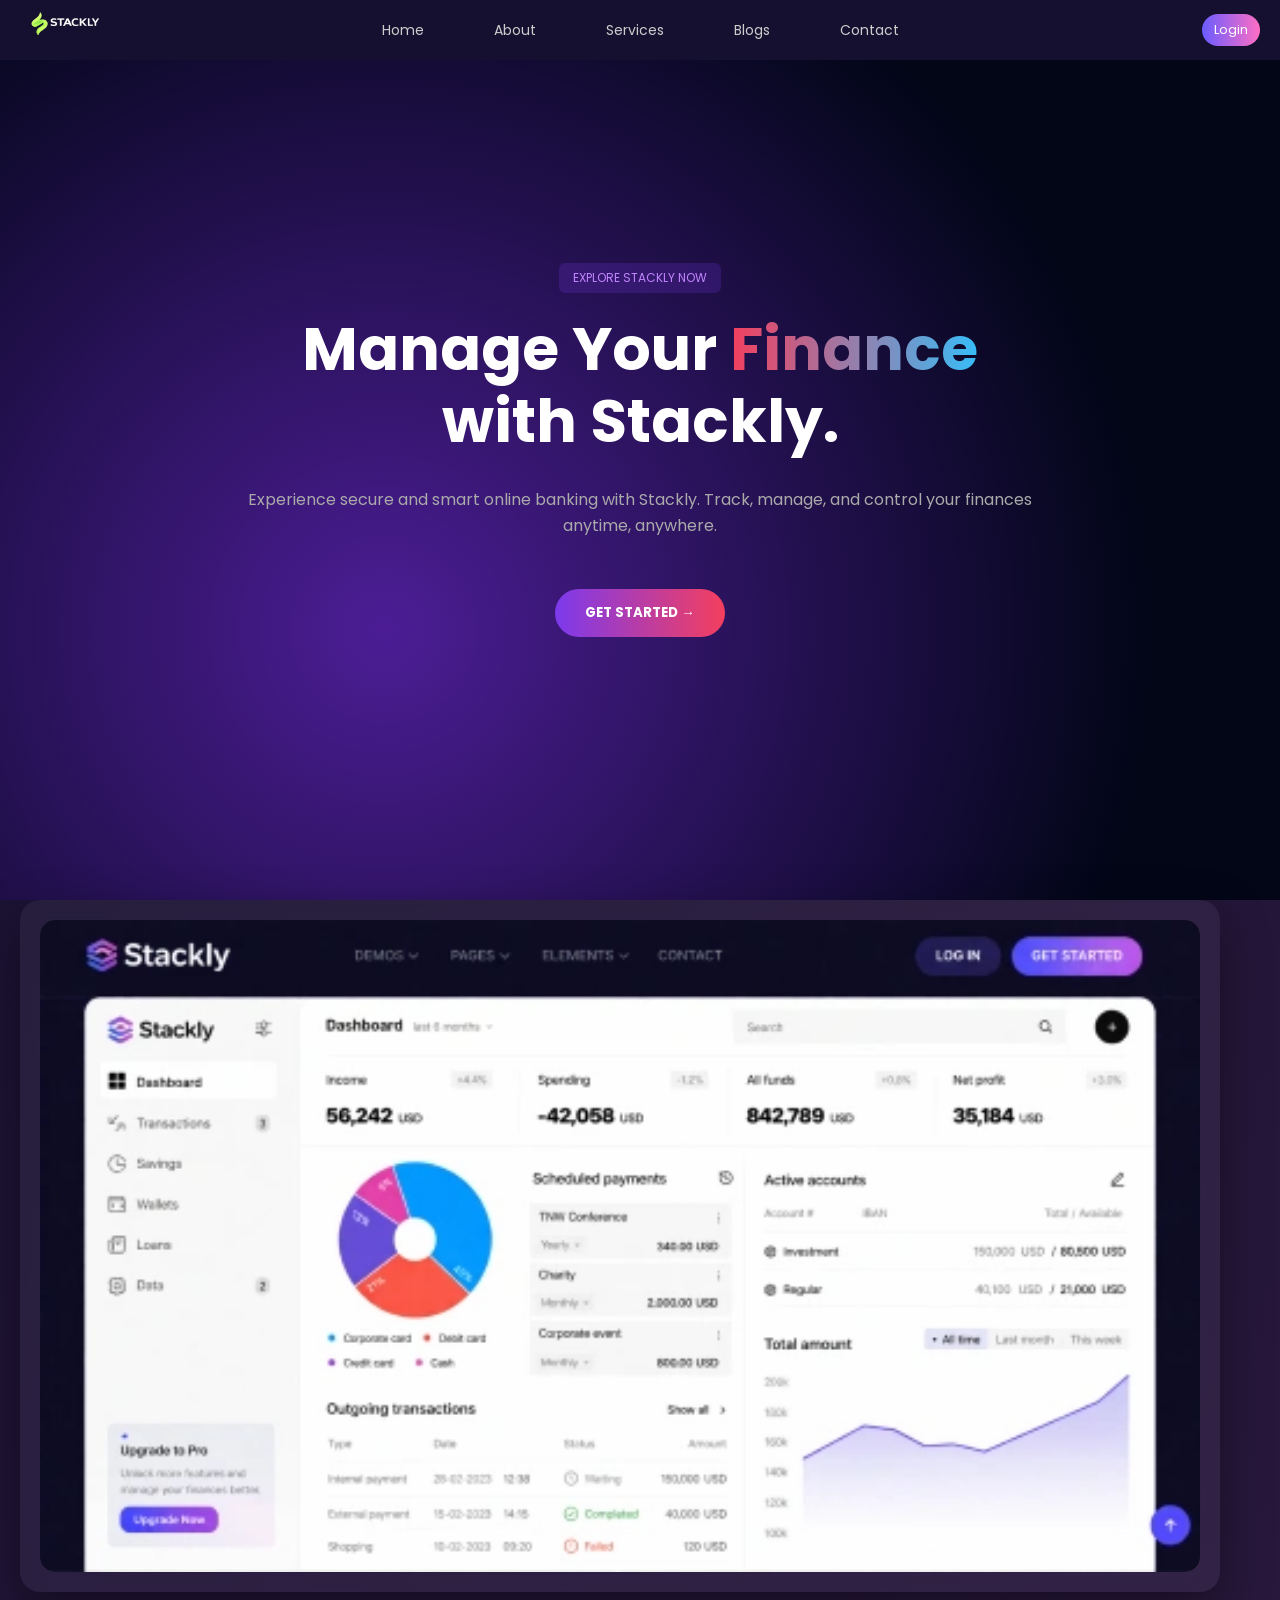
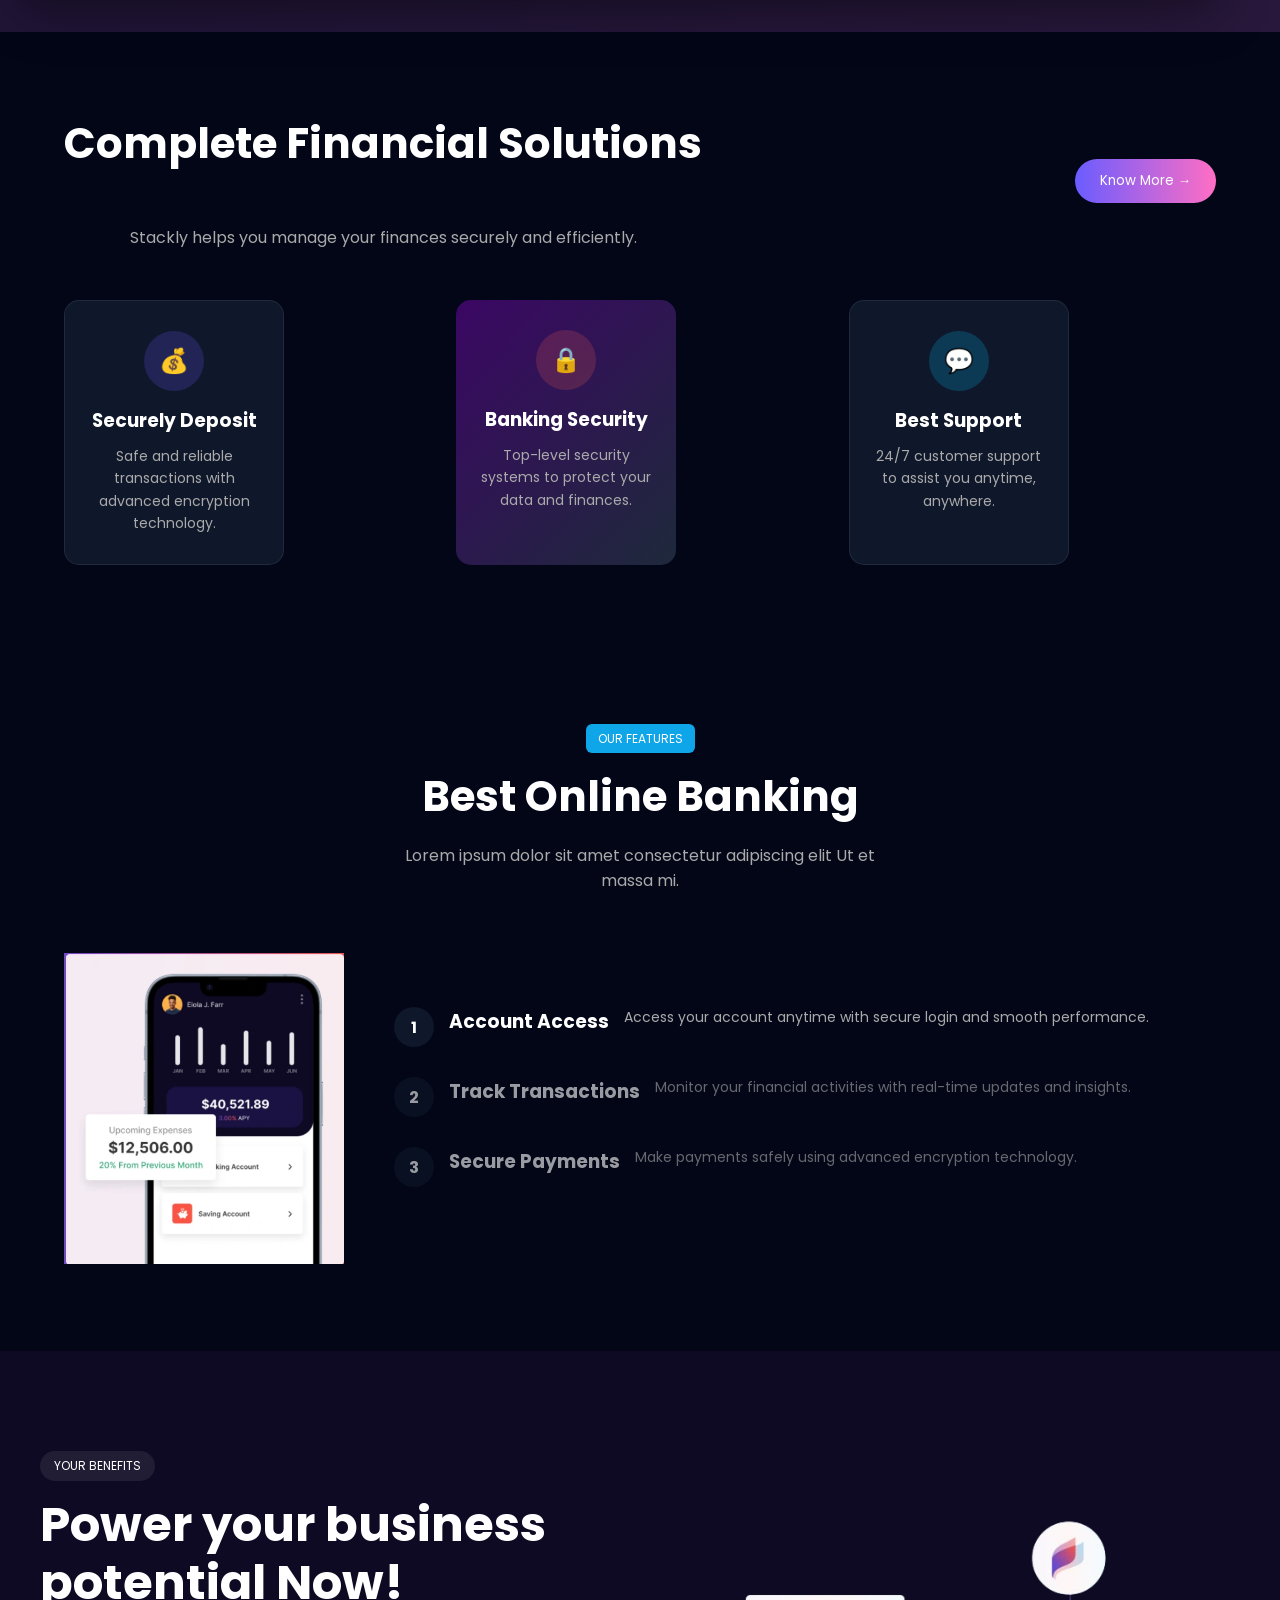
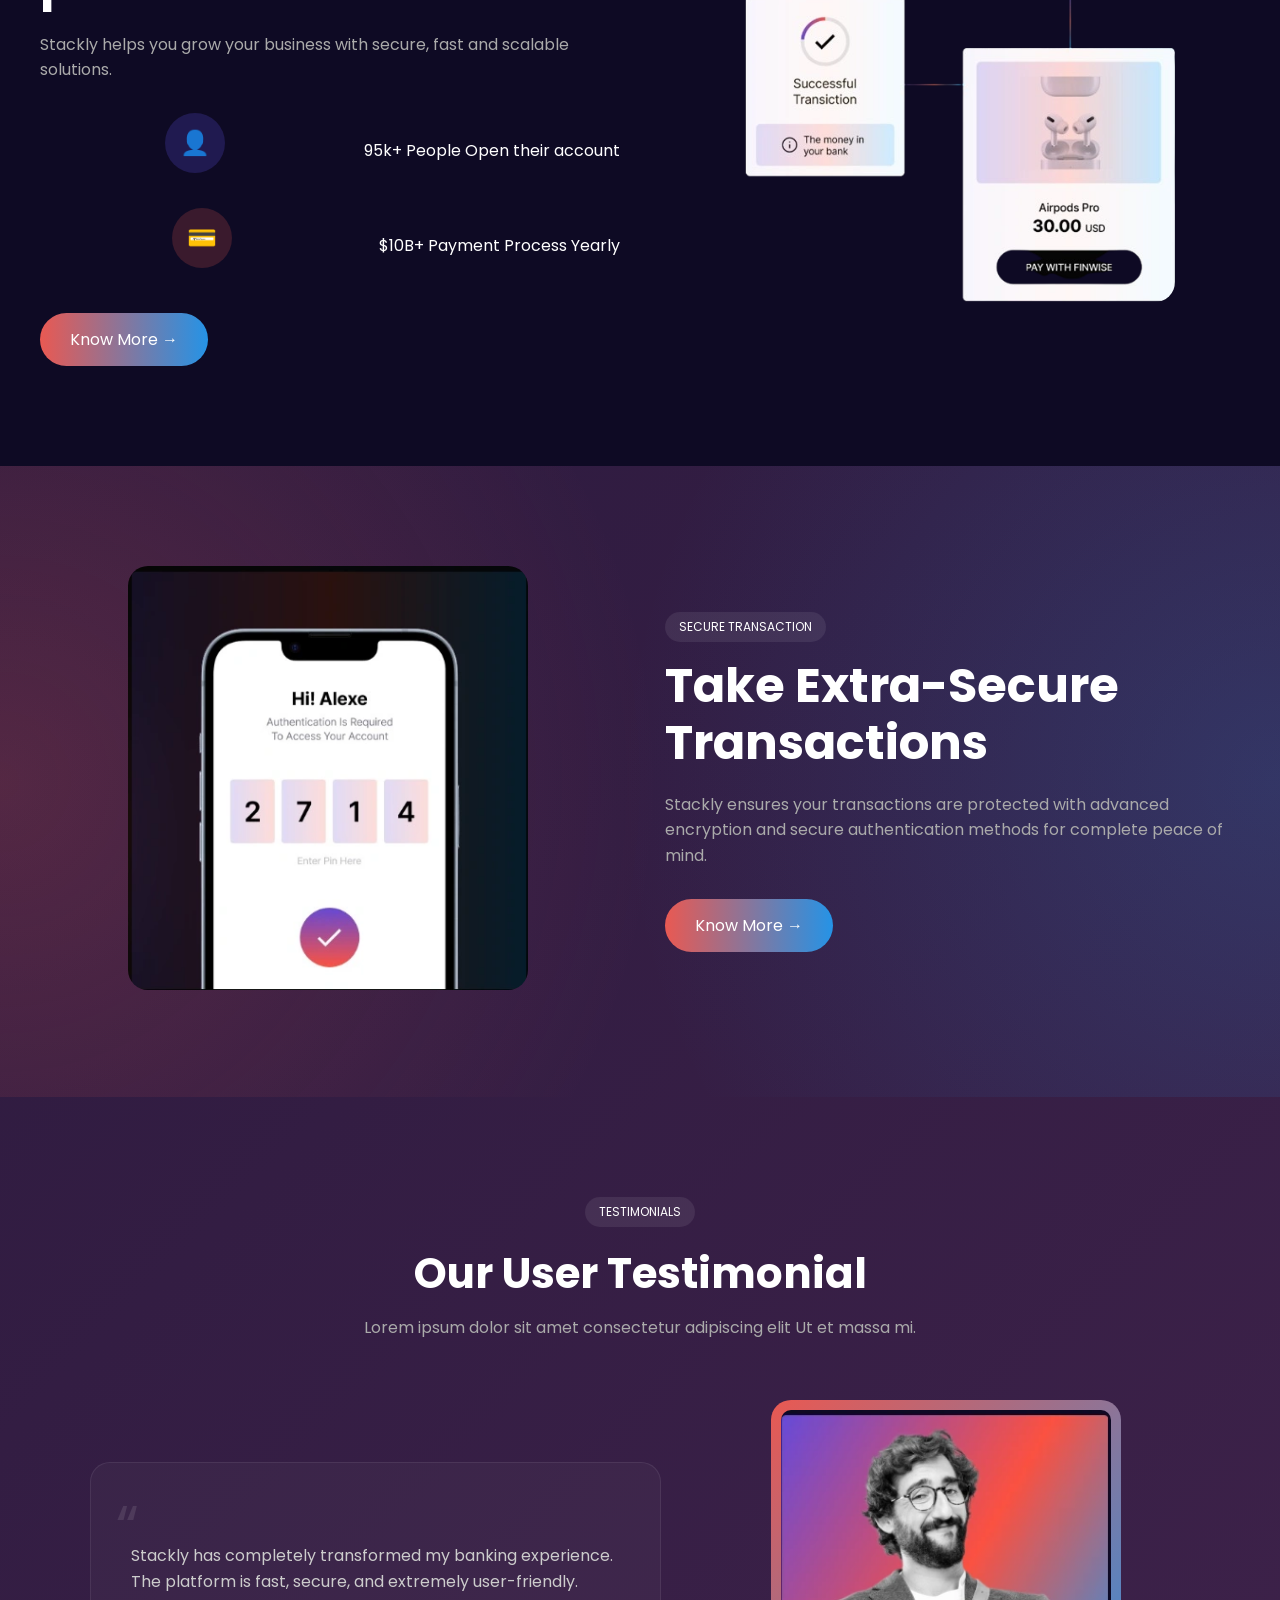
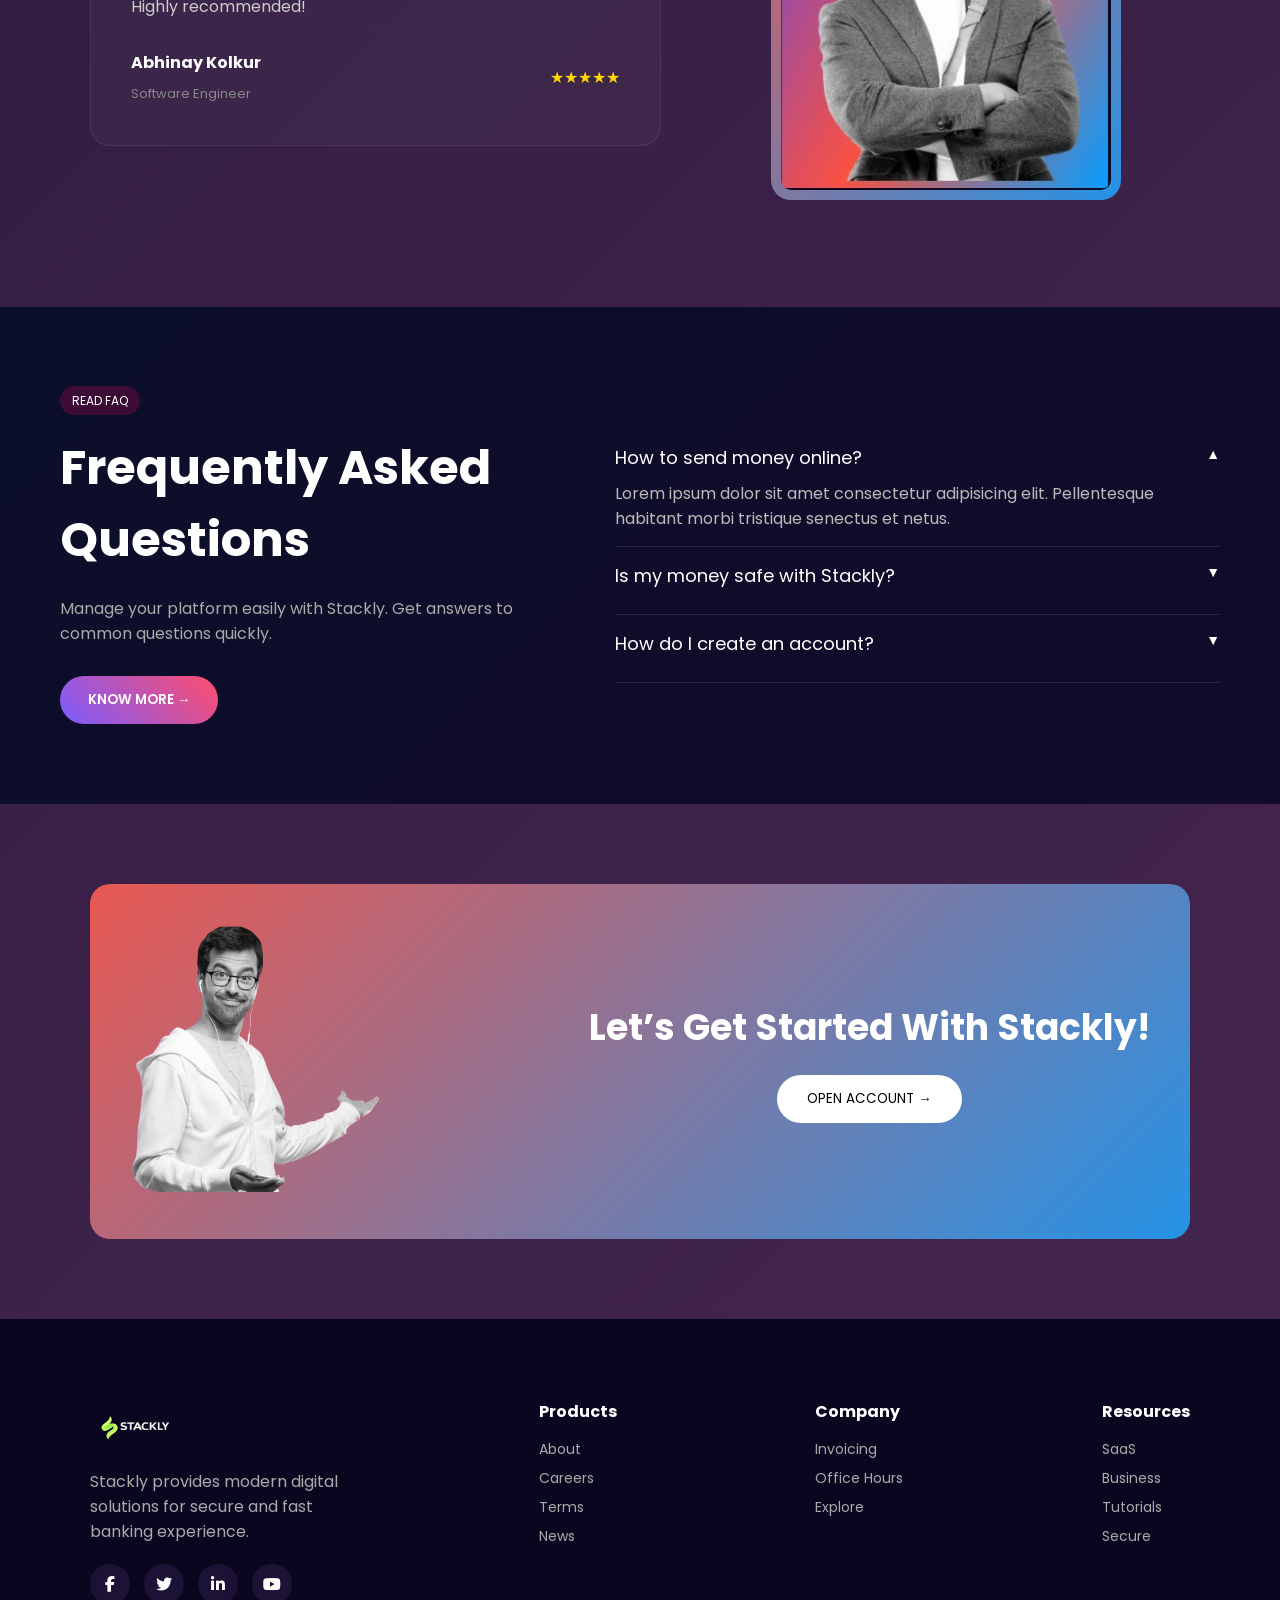
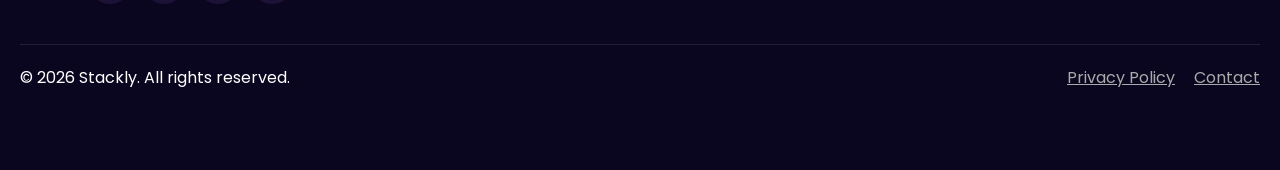
==== commit 09f262c6: "new commit" ====
--- a/index.html
+++ b/index.html
@@ -103,7 +103,7 @@
 
     <!-- IMAGE (you will replace src) -->
     <div class="dashboard-image scroll-animate">
-      <img src="images/bigimage.webp" alt="Dashboard Preview">
+      <img src="images/bad.webp" alt="Dashboard Preview">
     </div>
 
   </div>
@@ -466,7 +466,7 @@
   <div class="cta-box">
 
     <div class="cta-left">
-      <img src="stackly-user.png" alt="User">
+      <img src="images/man.webp" alt="User">
     </div>
 
     <div class="cta-right">
